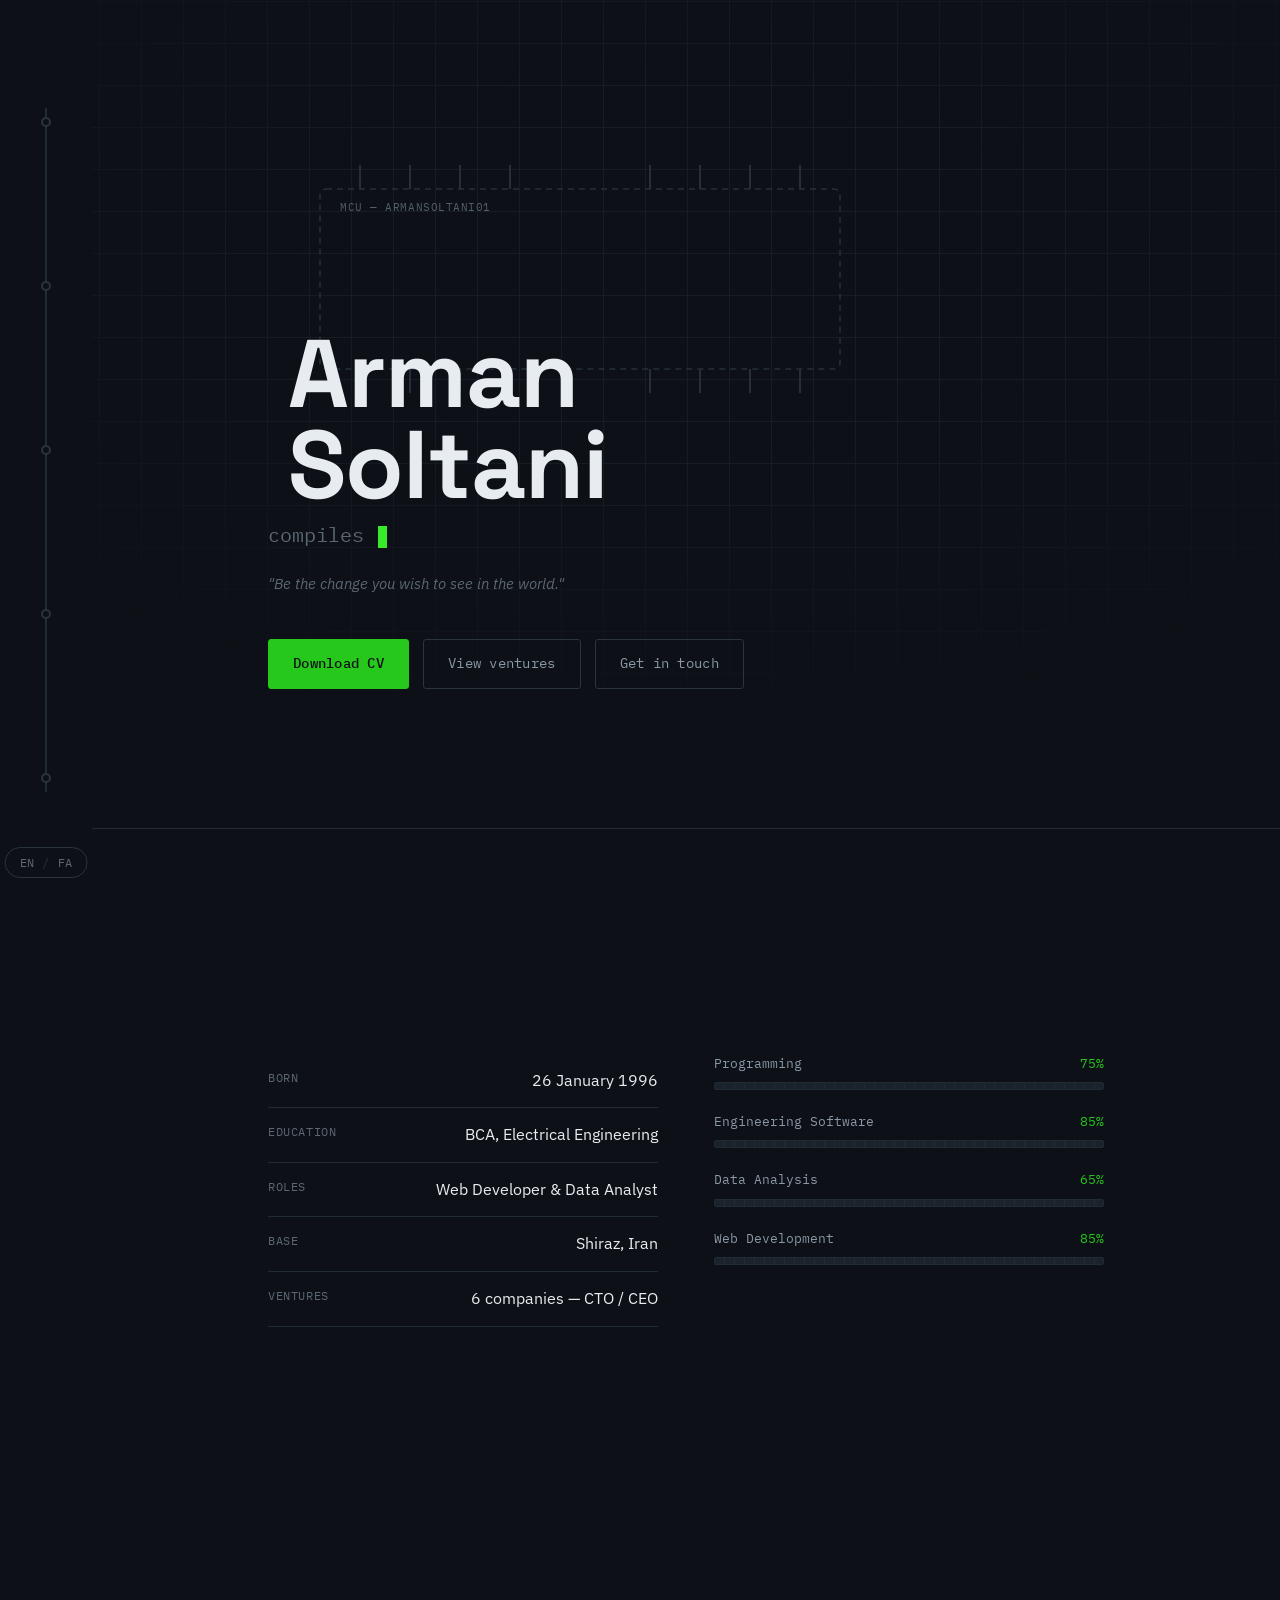
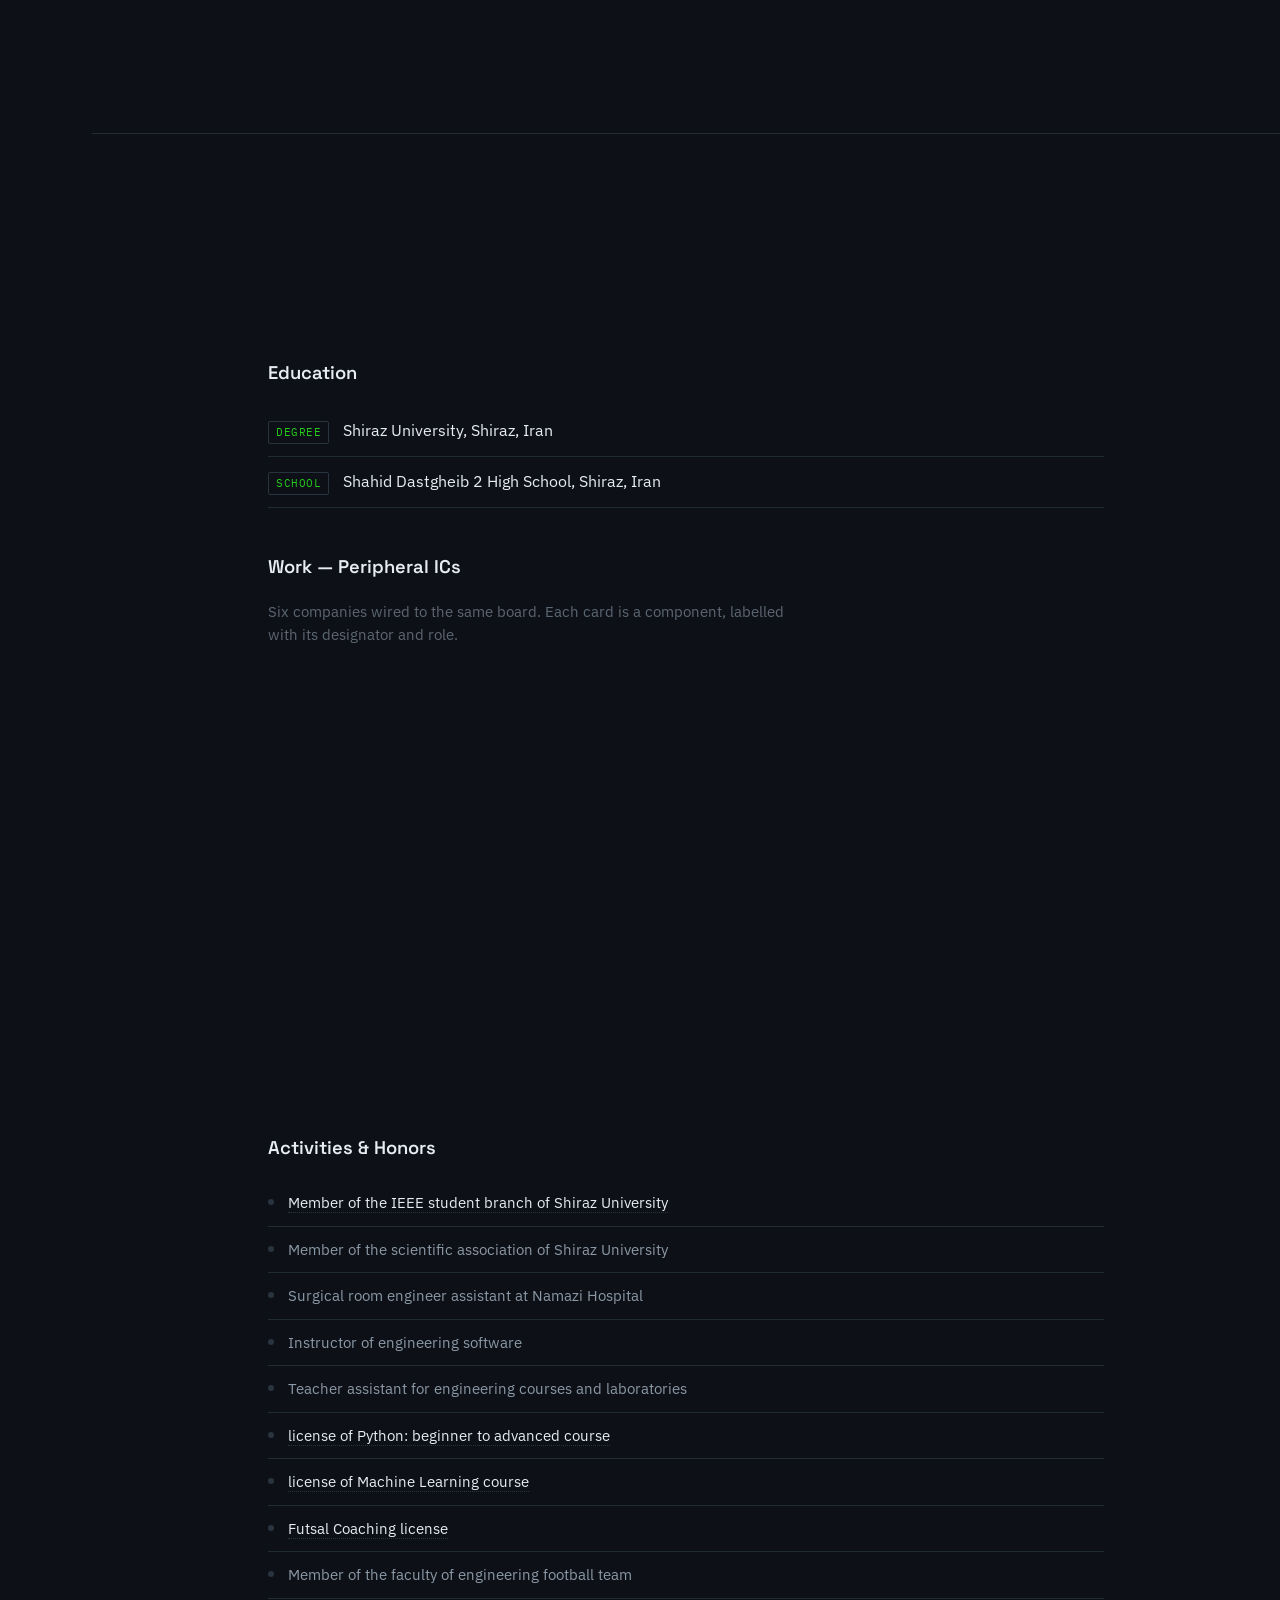
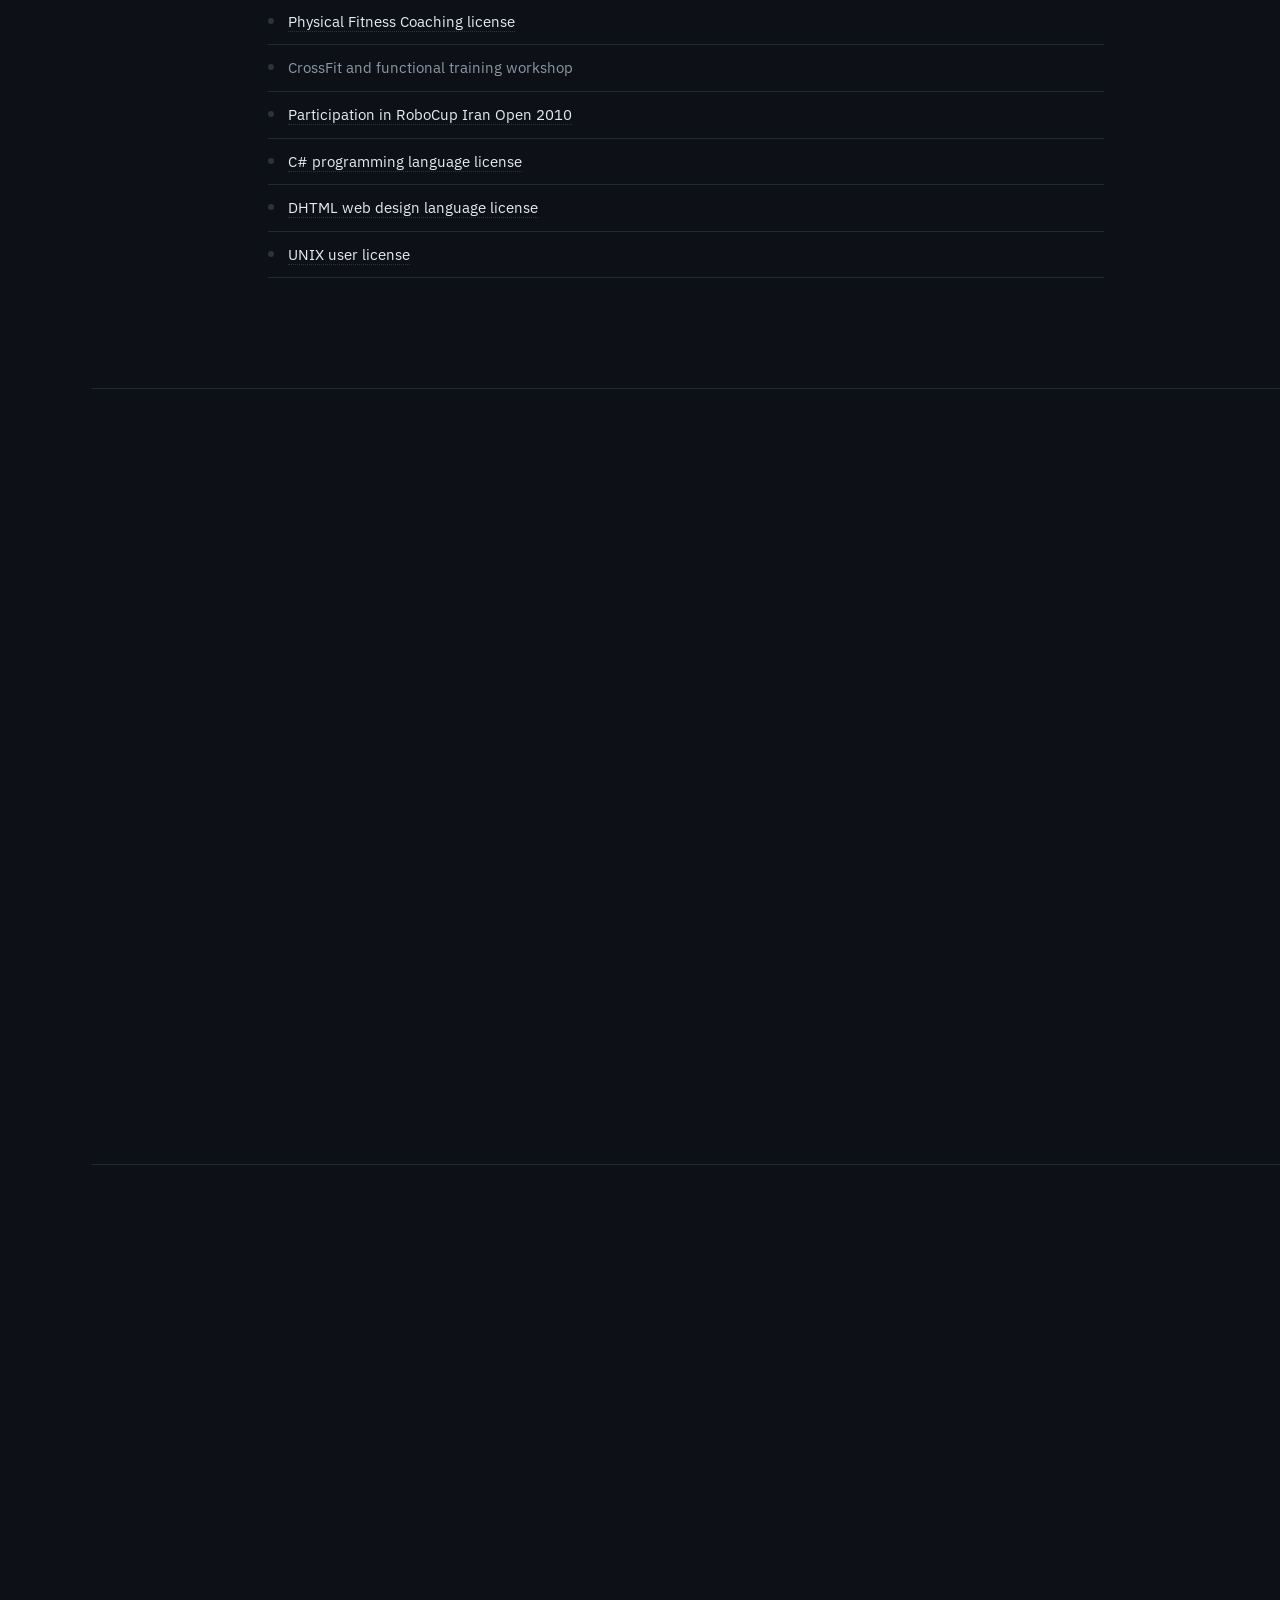
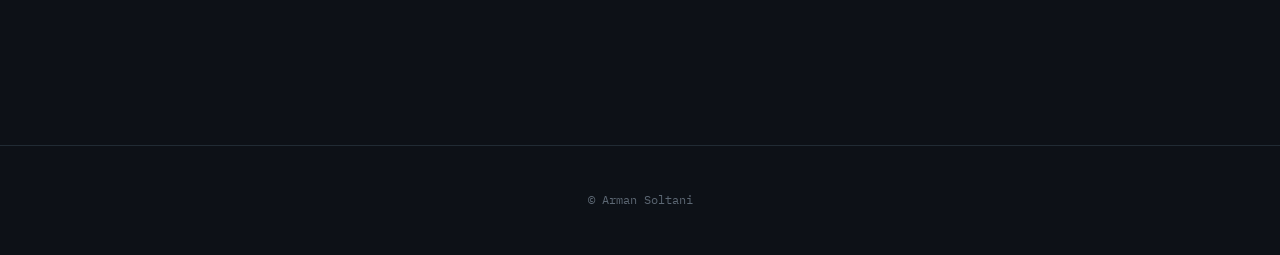
==== index.html @ 7633b4be "Update index.html" ====
<!DOCTYPE html>
<html lang="en">
<head>
<meta charset="UTF-8">
<script>(function(){try{var l=localStorage.getItem("site-lang")||((navigator.language||"").slice(0,2)==="fa"?"fa":"en");if(l==="fa"){document.documentElement.classList.add("lang-fa");document.documentElement.setAttribute("lang","fa");document.documentElement.setAttribute("dir","rtl");}}catch(e){}})();</script>
<meta name="viewport" content="width=device-width, initial-scale=1">
<title>Arman Soltani (آرمان سلطانی) — Electrical Engineer, Web Developer &amp; IT Specialist</title>
<meta name="description" content="Arman Soltani (آرمان سلطانی) is an electrical engineer, web developer, IT specialist and data analyst based in Shiraz, Iran — and founder or CTO of six companies spanning furniture, cosmetics, smart hardware and construction.">
<meta name="robots" content="index, follow, max-image-preview:large">
<meta name="theme-color" content="#0d1117">
<link rel="canonical" href="https://armansoltani.ir/">

<!-- Open Graph -->
<meta property="og:type" content="profile">
<meta property="og:title" content="Arman Soltani (آرمان سلطانی) — Electrical Engineer, Web Developer &amp; IT Specialist">
<meta property="og:description" content="Electrical engineer, web developer, IT specialist and data analyst. Founder / CTO across six companies in furniture, cosmetics, smart hardware and construction.">
<meta property="og:url" content="https://armansoltani.ir/">
<meta property="og:image" content="media/tattoo-r-e.jpg">
<meta property="og:locale" content="en_US">
<meta property="og:locale:alternate" content="fa_IR">

<!-- Twitter -->
<meta name="twitter:card" content="summary">
<meta name="twitter:title" content="Arman Soltani (آرمان سلطانی) — Electrical Engineer, Web Developer &amp; IT Specialist">
<meta name="twitter:description" content="Electrical engineer, web developer, IT specialist and data analyst. Founder / CTO across six companies in furniture, cosmetics, smart hardware and construction.">
<meta name="twitter:image" content="media/tattoo-r-e.jpg">

<meta name="google-site-verification" content="JYGUjDXirtRHjT8ddNB2Ey3xAT3e1QcO-ad1OT19aW8" />

<link rel="icon" type="image/x-icon" href="media/tattoo-r-e.jpg">
<link rel="preconnect" href="https://fonts.googleapis.com">
<link rel="preconnect" href="https://fonts.gstatic.com" crossorigin>
<link href="https://fonts.googleapis.com/css2?family=Space+Grotesk:wght@500;600;700&family=IBM+Plex+Sans:wght@400;500;600&family=IBM+Plex+Mono:wght@400;500&family=Vazirmatn:wght@400;500;600;700&display=swap" rel="stylesheet">
<link rel="stylesheet" href="css/style.css">

<script type="application/ld+json">
{
  "@context": "https://schema.org",
  "@type": "Person",
  "name": "Arman Soltani",
  "alternateName": ["آرمان سلطانی", "Arman Sultani"],
  "description": "Arman Soltani is an electrical engineer, web developer, IT specialist and data analyst based in Shiraz, Iran, and founder or CTO of six companies.",
  "url": "https://armansoltani.ir/",
  "image": "https://armansoltani.ir/media/tattoo-r-e.jpg",
  "jobTitle": ["Electrical Engineer", "Web Developer", "IT Specialist", "Data Analyst", "Entrepreneur"],
  "knowsAbout": ["Electrical Engineering", "Web Development", "Information Technology", "Data Analysis", "Machine Learning", "Business Management"],
  "knowsLanguage": ["en", "fa"],
  "birthDate": "1996-01-26",
  "email": "mailto:arman.soltani.as@gmail.com",
  "telephone": "+989176339195",
  "address": {
    "@type": "PostalAddress",
    "addressLocality": "Shiraz",
    "addressCountry": "IR"
  },
  "alumniOf": {
    "@type": "CollegeOrUniversity",
    "name": "Shiraz University"
  },
  "sameAs": [
    "https://www.instagram.com/arman_sltn",
    "https://telegram.me/soltani_arman",
    "https://www.facebook.com/arman.soltani.564",
    "https://twitter.com/armansoltani11",
    "https://www.linkedin.com/in/arman-soltani"
  ],
  "worksFor": [
    { "@type": "Organization", "name": "Decopart Group", "url": "https://decopart.ir/" },
    { "@type": "Organization", "name": "Fancy Beauty", "url": "https://fancybeauty.ir/" },
    { "@type": "Organization", "name": "Mokosmart", "url": "https://mokosmart.ir/" },
    { "@type": "Organization", "name": "Mokolock", "url": "https://mokolock.com/" },
    { "@type": "Organization", "name": "Radan Window", "url": "https://radanwin.ir/" },
    { "@type": "Organization", "name": "Estehkam Sazan", "url": "https://estehkam.co.com/" }
  ]
}
</script>

<script type="application/ld+json">
{
  "@context": "https://schema.org",
  "@type": "FAQPage",
  "mainEntity": [
    {
      "@type": "Question",
      "name": "Who is Arman Soltani?",
      "acceptedAnswer": {
        "@type": "Answer",
        "text": "Arman Soltani (آرمان سلطانی) is an electrical engineer, web developer, IT specialist and data analyst from Shiraz, Iran, born 26 January 1996, with a BCA in electrical engineering from Shiraz University."
      }
    },
    {
      "@type": "Question",
      "name": "What does Arman Soltani do?",
      "acceptedAnswer": {
        "@type": "Answer",
        "text": "He works as a web developer, IT specialist and data analyst, and leads six companies as founder, CEO or CTO across furniture manufacturing, cosmetics, smart hardware and construction."
      }
    },
    {
      "@type": "Question",
      "name": "Which companies does Arman Soltani lead?",
      "acceptedAnswer": {
        "@type": "Answer",
        "text": "He is Chief Technology Officer of Decopart Group and Chief Executive Officer of Fancy Beauty, Mokosmart, Mokolock, Radan Window and Estehkam Sazan."
      }
    },
    {
      "@type": "Question",
      "name": "Where is Arman Soltani based?",
      "acceptedAnswer": {
        "@type": "Answer",
        "text": "Arman Soltani is based in Shiraz, Iran."
      }
    }
  ]
}
</script>
</head>
<body>


<!-- Mobile scroll-progress rail -->
<div class="mobile-rail" aria-hidden="true"><div class="mobile-rail__fill" id="mobileRailFill"></div></div>

<!-- Mobile top bar -->
<header class="topbar">
  <a href="#home" class="topbar__mark">A.S</a>
  <button class="topbar__toggle" id="menuToggle" aria-label="Toggle navigation menu" aria-expanded="false" aria-controls="mobileMenu">
    <span></span><span></span><span></span>
  </button>
</header>

<!-- Mobile slide-down menu -->
<nav class="mobile-menu" id="mobileMenu" aria-label="Mobile navigation">
  <button class="lang-toggle lang-toggle--mobile" id="langToggleMobile" type="button" aria-label="Switch language / تغییر زبان">
    <span class="mm-idx">--</span>
    <span class="lang-toggle__opt" data-lang="en">EN — English</span>
    <span class="lang-toggle__sep">/</span>
    <span class="lang-toggle__opt" data-lang="fa">FA — فارسی</span>
  </button>
  <a href="#home" data-target="home"><span class="i18n-en">Home</span><span class="i18n-fa" lang="fa">خانه</span></a>
  <a href="#about" data-target="about"><span class="i18n-en">About</span><span class="i18n-fa" lang="fa">درباره</span></a>
  <a href="#resume" data-target="resume"><span class="i18n-en">Resume</span><span class="i18n-fa" lang="fa">رزومه</span></a>
  <a href="#download" data-target="download"><span class="i18n-en">Content</span><span class="i18n-fa" lang="fa">محتوا</span></a>
  <a href="#contact" data-target="contact"><span class="i18n-en">Contact</span><span class="i18n-fa" lang="fa">تماس</span></a>
</nav>

<!-- Desktop circuit-trace side nav -->
<nav class="trace-nav" aria-label="Primary navigation">
  <div class="trace-nav__track">
    <div class="trace-nav__fill" id="traceFill"></div>
  </div>
  <a href="#home" class="trace-node" data-target="home" aria-label="Home">
    <span class="trace-node__dot"></span>
    <span class="trace-node__label"><span class="i18n-en">Home</span><span class="i18n-fa" lang="fa">خانه</span></span>
  </a>
  <a href="#about" class="trace-node" data-target="about" aria-label="About">
    <span class="trace-node__dot"></span>
    <span class="trace-node__label"><span class="i18n-en">About</span><span class="i18n-fa" lang="fa">درباره</span></span>
  </a>
  <a href="#resume" class="trace-node" data-target="resume" aria-label="Resume">
    <span class="trace-node__dot"></span>
    <span class="trace-node__label"><span class="i18n-en">Resume</span><span class="i18n-fa" lang="fa">رزومه</span></span>
  </a>
  <a href="#download" class="trace-node" data-target="download" aria-label="Content">
    <span class="trace-node__dot"></span>
    <span class="trace-node__label"><span class="i18n-en">Content</span><span class="i18n-fa" lang="fa">محتوا</span></span>
  </a>
  <a href="#contact" class="trace-node" data-target="contact" aria-label="Contact">
    <span class="trace-node__dot"></span>
    <span class="trace-node__label"><span class="i18n-en">Contact</span><span class="i18n-fa" lang="fa">تماس</span></span>
  </a>

  <button class="lang-toggle" id="langToggle" type="button" aria-label="Switch language / تغییر زبان">
    <span class="lang-toggle__opt" data-lang="en">EN</span>
    <span class="lang-toggle__sep">/</span>
    <span class="lang-toggle__opt" data-lang="fa">FA</span>
  </button>
</nav>

<main id="main">

  <!-- ============ HERO ============ -->
  <header class="hero" id="home">
    <div class="hero__grid" data-speed="0.15" aria-hidden="true"></div>
    <div class="hero__inner">

      <div class="chip-wrap">
        <svg class="chip-outline" viewBox="0 0 640 240" aria-hidden="true">
          <rect x="60" y="30" width="520" height="180" rx="6" class="chip-body"></rect>
          <text x="80" y="52" class="chip-label">MCU — ARMAN&#8203;SOLTANI&#8203;01</text>
          <!-- top pins -->
          <g class="chip-pins">
            <line x1="100" y1="30" x2="100" y2="6" style="--d:0s"></line>
            <line x1="150" y1="30" x2="150" y2="6" style="--d:.4s"></line>
            <line x1="200" y1="30" x2="200" y2="6" style="--d:.8s"></line>
            <line x1="250" y1="30" x2="250" y2="6" style="--d:1.2s"></line>
            <line x1="390" y1="30" x2="390" y2="6" style="--d:.2s"></line>
            <line x1="440" y1="30" x2="440" y2="6" style="--d:.6s"></line>
            <line x1="490" y1="30" x2="490" y2="6" style="--d:1s"></line>
            <line x1="540" y1="30" x2="540" y2="6" style="--d:1.4s"></line>
            <!-- bottom pins -->
            <line x1="100" y1="210" x2="100" y2="234" style="--d:.3s"></line>
            <line x1="150" y1="210" x2="150" y2="234" style="--d:.7s"></line>
            <line x1="200" y1="210" x2="200" y2="234" style="--d:1.1s"></line>
            <line x1="250" y1="210" x2="250" y2="234" style="--d:1.5s"></line>
            <line x1="390" y1="210" x2="390" y2="234" style="--d:.1s"></line>
            <line x1="440" y1="210" x2="440" y2="234" style="--d:.5s"></line>
            <line x1="490" y1="210" x2="490" y2="234" style="--d:.9s"></line>
            <line x1="540" y1="210" x2="540" y2="234" style="--d:1.3s"></line>
          </g>
        </svg>

        <h1 class="hero__name i18n-en">Arman<br>Soltani</h1>
        <h1 class="hero__name i18n-fa">آرمان سلطانی</h1>
      </div>

      <p class="hero__typewriter">
        <span class="tw-prefix i18n-en">compiles&nbsp;</span><span class="tw-prefix i18n-fa" lang="fa">می‌سازد&nbsp;</span><span id="twText" class="tw-text"></span><span class="tw-cursor" aria-hidden="true"></span>
      </p>

      <p class="hero__quote"><span class="i18n-en">"Be the change you wish to see in the world."</span><span class="i18n-fa" lang="fa">"همان تغییری باش که می‌خواهی در جهان ببینی."</span></p>

      <div class="hero__cta">
        <a class="btn btn--primary" href="document/Arman%20Soltani%20-%20CV.pdf" target="_blank" rel="noopener">
          <span class="i18n-en">Download CV</span><span class="i18n-fa" lang="fa">دانلود رزومه</span>
        </a>
        <a class="btn btn--ghost" href="#resume">
          <span class="i18n-en">View ventures</span><span class="i18n-fa" lang="fa">مشاهده شرکت‌ها</span>
        </a>
        <a class="btn btn--ghost" href="#contact">
          <span class="i18n-en">Get in touch</span><span class="i18n-fa" lang="fa">تماس با من</span>
        </a>
      </div>
    </div>
  </header>

  <!-- ============ ABOUT ============ -->
  <section class="section" id="about" aria-labelledby="about-h">
    <div class="section__inner">
      
      <h2 id="about-h" class="section__title reveal"><span class="i18n-en">About</span><span class="i18n-fa" lang="fa">درباره من</span></h2>

      <div class="datasheet">
        <dl class="spec-list">
          <div class="spec-row"><dt><span class="i18n-en">Born</span><span class="i18n-fa" lang="fa">تاریخ تولد</span></dt><dd><span class="i18n-en">26 January 1996</span><span class="i18n-fa" lang="fa">۲۶ ژانویه ۱۹۹۶</span></dd></div>
          <div class="spec-row"><dt><span class="i18n-en">Education</span><span class="i18n-fa" lang="fa">تحصیلات</span></dt><dd><span class="i18n-en">BCA, Electrical Engineering</span><span class="i18n-fa" lang="fa">کارشناسی مهندسی برق</span></dd></div>
          <div class="spec-row"><dt><span class="i18n-en">Roles</span><span class="i18n-fa" lang="fa">نقش‌ها</span></dt><dd><span class="i18n-en">Web Developer &amp; Data Analyst</span><span class="i18n-fa" lang="fa">توسعه‌دهنده وب و تحلیل‌گر داده</span></dd></div>
          <div class="spec-row"><dt><span class="i18n-en">Base</span><span class="i18n-fa" lang="fa">محل سکونت</span></dt><dd><span class="i18n-en">Shiraz, Iran</span><span class="i18n-fa" lang="fa">شیراز، ایران</span></dd></div>
          <div class="spec-row"><dt><span class="i18n-en">Ventures</span><span class="i18n-fa" lang="fa">کسب‌وکارها</span></dt><dd><span class="i18n-en">6 companies — CTO / CEO</span><span class="i18n-fa" lang="fa">۶ شرکت — مدیر فنی / مدیرعامل</span></dd></div>
        </dl>

        <div class="meters" role="list" aria-label="Skill levels">
          <div class="meter" role="listitem" style="--v:75%">
            <div class="meter__head"><span class="i18n-en">Programming</span><span class="i18n-fa" lang="fa">برنامه‌نویسی</span><span class="meter__value">75%</span></div>
            <div class="meter__track"><div class="meter__fill"></div></div>
          </div>
          <div class="meter" role="listitem" style="--v:85%">
            <div class="meter__head"><span class="i18n-en">Engineering Software</span><span class="i18n-fa" lang="fa">نرم‌افزارهای مهندسی</span><span class="meter__value">85%</span></div>
            <div class="meter__track"><div class="meter__fill"></div></div>
          </div>
          <div class="meter" role="listitem" style="--v:65%">
            <div class="meter__head"><span class="i18n-en">Data Analysis</span><span class="i18n-fa" lang="fa">تحلیل داده</span><span class="meter__value">65%</span></div>
            <div class="meter__track"><div class="meter__fill"></div></div>
          </div>
          <div class="meter" role="listitem" style="--v:85%">
            <div class="meter__head"><span class="i18n-en">Web Development</span><span class="i18n-fa" lang="fa">توسعه وب</span><span class="meter__value">85%</span></div>
            <div class="meter__track"><div class="meter__fill"></div></div>
          </div>
        </div>
      </div>

      <h3 class="subhead reveal"><span class="i18n-en">Quick Facts</span><span class="i18n-fa" lang="fa">نکات کلیدی</span></h3>
      <div class="terminal reveal">
        <div class="terminal__bar"><span></span><span></span><span></span></div>
        <div class="terminal__body">
          <p><span class="t-prompt">Q</span> <span class="i18n-en">Who is Arman Soltani?</span><span class="i18n-fa" lang="fa">آرمان سلطانی کیست؟</span> <span class="t-arrow">→</span> <span class="i18n-en">Electrical engineer, web developer, IT specialist &amp; data analyst.</span><span class="i18n-fa" lang="fa">مهندس برق، توسعه‌دهنده وب، متخصص فناوری اطلاعات و تحلیل‌گر داده.</span></p>
          <p><span class="t-prompt">Q</span> <span class="i18n-en">Based in</span><span class="i18n-fa" lang="fa">محل زندگی</span> <span class="t-arrow">→</span> <span class="i18n-en">Shiraz, Iran.</span><span class="i18n-fa" lang="fa">شیراز، ایران.</span></p>
          <p><span class="t-prompt">Q</span> <span class="i18n-en">Companies led</span><span class="i18n-fa" lang="fa">شرکت‌های تحت مدیریت</span> <span class="t-arrow">→</span> <span class="t-ok">6</span> — Decopart, Fancy Beauty, Mokosmart, Mokolock, Radan Window, Estehkam Sazan.</p>
        </div>
      </div>
    </div>
  </section>

  <!-- ============ RESUME ============ -->
  <section class="section" id="resume" aria-labelledby="resume-h">
    <div class="section__inner">
     
      <h2 id="resume-h" class="section__title reveal"><span class="i18n-en">Resume</span><span class="i18n-fa" lang="fa">رزومه</span></h2>

      <h3 class="subhead"><span class="i18n-en">Education</span><span class="i18n-fa" lang="fa">تحصیلات</span></h3>
      <ul class="edu-list">
        <li><span class="edu-tag"><span class="i18n-en">DEGREE</span><span class="i18n-fa" lang="fa">مدرک</span></span><span class="i18n-en">Shiraz University, Shiraz, Iran</span><span class="i18n-fa" lang="fa">دانشگاه شیراز، شیراز، ایران</span></li>
        <li><span class="edu-tag"><span class="i18n-en">SCHOOL</span><span class="i18n-fa" lang="fa">دبیرستان</span></span><span class="i18n-en">Shahid Dastgheib 2 High School, Shiraz, Iran</span><span class="i18n-fa" lang="fa">دبیرستان شهید دستغیب ۲، شیراز، ایران</span></li>
      </ul>

      <h3 class="subhead"><span class="i18n-en">Work — Peripheral ICs</span><span class="i18n-fa" lang="fa">سوابق کاری — مدارهای جانبی</span></h3>
      <p class="board-note"><span class="i18n-en">Six companies wired to the same board. Each card is a component, labelled with its designator and role.</span><span class="i18n-fa" lang="fa">شش شرکت که به یک برد متصل شده‌اند. هر کارت یک قطعه است که با کد شناسایی و سمت مشخص شده.</span></p>

      <div class="ic-grid">

        <article class="ic-card reveal">
          <span class="ic-card__designator">U1</span>
          <div class="ic-card__logo"><img src="media/Logo Decopart.png" alt="Decopart Group logo" loading="lazy"></div>
          <h4 class="ic-card__name">Decopart Group</h4>
          <p class="ic-card__role"><span class="i18n-en">Chief Technology Officer</span><span class="i18n-fa" lang="fa">مدیر ارشد فناوری</span></p>
          <div class="ic-card__links">
            <a href="https://decopart.ir/" target="_blank" rel="noopener" aria-label="Decopart Group website"><svg viewBox="0 0 24 24" class="ic"><circle cx="12" cy="12" r="9"></circle><path d="M3 12h18M12 3c2.5 3 2.5 15 0 18M12 3c-2.5 3-2.5 15 0 18"></path></svg></a>
            <a href="https://www.instagram.com/decopart.furniture" target="_blank" rel="noopener" aria-label="Decopart Group on Instagram"><svg viewBox="0 0 24 24" class="ic"><rect x="3" y="3" width="18" height="18" rx="5"></rect><circle cx="12" cy="12" r="4"></circle><circle cx="17.2" cy="6.8" r="1"></circle></svg></a>
          </div>
        </article>

        <article class="ic-card reveal">
          <span class="ic-card__designator">U2</span>
          <div class="ic-card__logo"><img src="media/Logo FancyBeauty.PNG" alt="Fancy Beauty logo" loading="lazy"></div>
          <h4 class="ic-card__name">Fancy Beauty</h4>
          <p class="ic-card__role"><span class="i18n-en">Chief Executive Officer</span><span class="i18n-fa" lang="fa">مدیرعامل</span></p>
          <div class="ic-card__links">
            <a href="https://fancybeauty.ir/" target="_blank" rel="noopener" aria-label="Fancy Beauty website"><svg viewBox="0 0 24 24" class="ic"><circle cx="12" cy="12" r="9"></circle><path d="M3 12h18M12 3c2.5 3 2.5 15 0 18M12 3c-2.5 3-2.5 15 0 18"></path></svg></a>
            <a href="https://www.instagram.com/fancy.beauty.ir" target="_blank" rel="noopener" aria-label="Fancy Beauty on Instagram"><svg viewBox="0 0 24 24" class="ic"><rect x="3" y="3" width="18" height="18" rx="5"></rect><circle cx="12" cy="12" r="4"></circle><circle cx="17.2" cy="6.8" r="1"></circle></svg></a>
          </div>
        </article>

        <article class="ic-card reveal">
          <span class="ic-card__designator">U3</span>
          <div class="ic-card__logo"><img src="media/Logo Mokosmart.png" alt="Mokosmart logo" loading="lazy"></div>
          <h4 class="ic-card__name">Mokosmart</h4>
          <p class="ic-card__role"><span class="i18n-en">Chief Executive Officer</span><span class="i18n-fa" lang="fa">مدیرعامل</span></p>
          <div class="ic-card__links">
            <a href="https://mokosmart.ir/" target="_blank" rel="noopener" aria-label="Mokosmart website"><svg viewBox="0 0 24 24" class="ic"><circle cx="12" cy="12" r="9"></circle><path d="M3 12h18M12 3c2.5 3 2.5 15 0 18M12 3c-2.5 3-2.5 15 0 18"></path></svg></a>
            <a href="https://armansoltani.ir/" target="_blank" rel="noopener" aria-label="Mokosmart on Instagram"><svg viewBox="0 0 24 24" class="ic"><rect x="3" y="3" width="18" height="18" rx="5"></rect><circle cx="12" cy="12" r="4"></circle><circle cx="17.2" cy="6.8" r="1"></circle></svg></a>
          </div>
        </article>

        <article class="ic-card reveal">
          <span class="ic-card__designator">U4</span>
          <div class="ic-card__logo"><img src="media/Logo Mokolock.png" alt="Mokolock logo" loading="lazy"></div>
          <h4 class="ic-card__name">Mokolock</h4>
          <p class="ic-card__role"><span class="i18n-en">Chief Executive Officer</span><span class="i18n-fa" lang="fa">مدیرعامل</span></p>
          <div class="ic-card__links">
            <a href="https://mokolock.com/" target="_blank" rel="noopener" aria-label="Mokolock website"><svg viewBox="0 0 24 24" class="ic"><circle cx="12" cy="12" r="9"></circle><path d="M3 12h18M12 3c2.5 3 2.5 15 0 18M12 3c-2.5 3-2.5 15 0 18"></path></svg></a>
            <a href="https://armansoltani.ir/" target="_blank" rel="noopener" aria-label="Mokolock on Instagram"><svg viewBox="0 0 24 24" class="ic"><rect x="3" y="3" width="18" height="18" rx="5"></rect><circle cx="12" cy="12" r="4"></circle><circle cx="17.2" cy="6.8" r="1"></circle></svg></a>
          </div>
        </article>

        <article class="ic-card reveal">
          <span class="ic-card__designator">U5</span>
          <div class="ic-card__logo"><img src="media/Logo RadanWin.png" alt="Radan Window logo" loading="lazy"></div>
          <h4 class="ic-card__name">Radan Window</h4>
          <p class="ic-card__role"><span class="i18n-en">Chief Executive Officer</span><span class="i18n-fa" lang="fa">مدیرعامل</span></p>
          <div class="ic-card__links">
            <a href="https://radanwin.ir/" target="_blank" rel="noopener" aria-label="Radan Window website"><svg viewBox="0 0 24 24" class="ic"><circle cx="12" cy="12" r="9"></circle><path d="M3 12h18M12 3c2.5 3 2.5 15 0 18M12 3c-2.5 3-2.5 15 0 18"></path></svg></a>
            <a href="https://www.instagram.com/radanwin.co" target="_blank" rel="noopener" aria-label="Radan Window on Instagram"><svg viewBox="0 0 24 24" class="ic"><rect x="3" y="3" width="18" height="18" rx="5"></rect><circle cx="12" cy="12" r="4"></circle><circle cx="17.2" cy="6.8" r="1"></circle></svg></a>
          </div>
        </article>

        <article class="ic-card reveal">
          <span class="ic-card__designator">U6</span>
          <div class="ic-card__logo"><img src="media/Logo Estehkam.png" alt="Estehkam Sazan logo" loading="lazy"></div>
          <h4 class="ic-card__name">Estehkam Sazan</h4>
          <p class="ic-card__role"><span class="i18n-en">Chief Executive Officer</span><span class="i18n-fa" lang="fa">مدیرعامل</span></p>
          <div class="ic-card__links">
            <a href="https://estehkam.co.com/" target="_blank" rel="noopener" aria-label="Estehkam Sazan website"><svg viewBox="0 0 24 24" class="ic"><circle cx="12" cy="12" r="9"></circle><path d="M3 12h18M12 3c2.5 3 2.5 15 0 18M12 3c-2.5 3-2.5 15 0 18"></path></svg></a>
            <a href="https://www.instagram.com/estehkamsazan.co" target="_blank" rel="noopener" aria-label="Estehkam Sazan on Instagram"><svg viewBox="0 0 24 24" class="ic"><rect x="3" y="3" width="18" height="18" rx="5"></rect><circle cx="12" cy="12" r="4"></circle><circle cx="17.2" cy="6.8" r="1"></circle></svg></a>
          </div>
        </article>

      </div>

      <h3 class="subhead"><span class="i18n-en">Activities &amp; Honors</span><span class="i18n-fa" lang="fa">فعالیت‌ها و افتخارات</span></h3>
      <ul class="honors-list">
        <li><a href="document/IEEE_membership_Certification_Arman_Soltani.jpg" target="_blank" rel="noopener"><span class="i18n-en">Member of the IEEE student branch of Shiraz University</span><span class="i18n-fa" lang="fa">عضو شاخه دانشجویی IEEE دانشگاه شیراز</span></a></li>
        <li><span class="i18n-en">Member of the scientific association of Shiraz University</span><span class="i18n-fa" lang="fa">عضو انجمن علمی دانشگاه شیراز</span></li>
        <li><span class="i18n-en">Surgical room engineer assistant at Namazi Hospital</span><span class="i18n-fa" lang="fa">دستیار مهندس اتاق عمل در بیمارستان نمازی</span></li>
        <li><span class="i18n-en">Instructor of engineering software</span><span class="i18n-fa" lang="fa">مدرس نرم‌افزارهای مهندسی</span></li>
        <li><span class="i18n-en">Teacher assistant for engineering courses and laboratories</span><span class="i18n-fa" lang="fa">دستیار آموزشی دروس و آزمایشگاه‌های مهندسی</span></li>
        <li><a href="https://www.udemy.com/certificate/UC-5ZIXCLGM/" target="_blank" rel="noopener"><span class="i18n-en">license of Python: beginner to advanced course</span><span class="i18n-fa" lang="fa"> گواهی دوره پایتون: مقدماتی تا پیشرفته</span></a></li>
        <li><a href="https://coursera.org/share/768e6d184216205c8d2b2932f0c5ef77" target="_blank" rel="noopener"><span class="i18n-en">license of Machine Learning course</span><span class="i18n-fa" lang="fa"> گواهی دوره یادگیری ماشین</span></a></li>
        <li><a href="document/Futsal Coach Arman Soltani.pdf" target="_blank" rel="noopener"><span class="i18n-en">Futsal Coaching license</span><span class="i18n-fa" lang="fa"> مربی‌ فوتسال</span></a></li>
        <li><span class="i18n-en">Member of the faculty of engineering football team</span><span class="i18n-fa" lang="fa">عضو تیم فوتبال دانشکده مهندسی</span></li>
        <li><a href="document/Physical_Fitness_Certification_Arman_Soltani.jpg" target="_blank" rel="noopener"><span class="i18n-en">Physical Fitness Coaching license</span><span class="i18n-fa" lang="fa"> مربی‌ آمادگی جسمانی</span></a></li>
        <li><span class="i18n-en">CrossFit and functional training workshop</span><span class="i18n-fa" lang="fa">کارگاه کراس‌فیت و تمرینات فانکشنال</span></li>
        <li><a href="document/Robocup_2010_Certificate_of_Participation_Arman_Soltani.jpg" target="_blank" rel="noopener"><span class="i18n-en">Participation in RoboCup Iran Open 2010</span><span class="i18n-fa" lang="fa">شرکت در مسابقات روبوکاپ ایران اوپن ۲۰۱۰</span></a></li>
        <li><a href="document/C%23_Certification_Arman_Soltani.pdf" target="_blank" rel="noopener"><span class="i18n-en">C# programming language license</span><span class="i18n-fa" lang="fa">مدرک زبان برنامه‌نویسی سی‌شارپ</span></a></li>
        <li><a href="document/DHTML_Certification_Arman_Soltani.pdf" target="_blank" rel="noopener"><span class="i18n-en">DHTML web design language license</span><span class="i18n-fa" lang="fa">مدرک زبان طراحی وب DHTML</span></a></li>
        <li><a href="document/UNIX_Certification_Arman_Soltani.pdf" target="_blank" rel="noopener"><span class="i18n-en">UNIX user license</span><span class="i18n-fa" lang="fa">مدرک کاربری یونیکس</span></a></li>
      </ul>
    </div>
  </section>

  <!-- ============ CONTENT / DOWNLOADS ============ -->
  <section class="section" id="download" aria-labelledby="download-h">
    <div class="section__inner">
      
      <h2 id="download-h" class="section__title reveal"><span class="i18n-en">Content</span><span class="i18n-fa" lang="fa">محتوا</span></h2>

      <div class="resource-list">
        <a class="resource reveal" href="competition.html">
          <span class="resource__icon"><svg viewBox="0 0 24 24" class="ic"><path d="M8 4h8v5a4 4 0 01-8 0V4z"></path><path d="M8 5H4v2a4 4 0 004 4M16 5h4v2a4 4 0 01-4 4"></path><path d="M12 13v4M9 21h6M10 17h4v4h-4z"></path></svg></span>
          <span class="resource__text">
            <span class="resource__title"><span class="i18n-en">Competition Information</span><span class="i18n-fa" lang="fa">اطلاعات مسابقات</span></span>
            <span class="resource__meta"><span class="i18n-en">Groups, standings & fixtures</span><span class="i18n-fa" lang="fa">جدول گروه‌ها و برنامه بازی‌ها</span></span>
          </span>
          <span class="resource__go">↗</span>
        </a>
        <a class="resource reveal" href="document/Arman%20Soltani%20-%20CV.pdf" target="_blank" rel="noopener">
          <span class="resource__icon"><svg viewBox="0 0 24 24" class="ic"><path d="M6 2h9l5 5v15H6z"></path><path d="M15 2v5h5"></path></svg></span>
          <span class="resource__text">
            <span class="resource__title"><span class="i18n-en">Download my CV</span><span class="i18n-fa" lang="fa">دانلود رزومه من</span></span>
            <span class="resource__meta">PDF</span>
          </span>
          <span class="resource__go">↗</span>
        </a>
        <a class="resource reveal" href="https://www.py4e.com/lessons" target="_blank" rel="noopener">
          <span class="resource__icon"><svg viewBox="0 0 24 24" class="ic"><path d="M10 14a5 5 0 007 0l3-3a5 5 0 00-7-7l-1.5 1.5"></path><path d="M14 10a5 5 0 00-7 0l-3 3a5 5 0 007 7l1.5-1.5"></path></svg></span>
          <span class="resource__text">
            <span class="resource__title"><span class="i18n-en">Python introduction</span><span class="i18n-fa" lang="fa">آموزش مقدماتی پایتون</span></span>
            <span class="resource__meta"><span class="i18n-en">External course</span><span class="i18n-fa" lang="fa">دوره خارجی</span></span>
          </span>
          <span class="resource__go">↗</span>
        </a>
        <a class="resource reveal" href="content/crypto%20by%20Arman.pdf" target="_blank" rel="noopener">
          <span class="resource__icon"><svg viewBox="0 0 24 24" class="ic"><path d="M6 2h9l5 5v15H6z"></path><path d="M15 2v5h5"></path></svg></span>
          <span class="resource__text">
            <span class="resource__title"><span class="i18n-en">Cryptocurrencies introduction</span><span class="i18n-fa" lang="fa">آشنایی با ارزهای دیجیتال</span></span>
            <span class="resource__meta">PDF</span>
          </span>
          <span class="resource__go">↗</span>
        </a>
        <a class="resource reveal" href="https://kohanfx.com/category/learning/" target="_blank" rel="noopener">
          <span class="resource__icon"><svg viewBox="0 0 24 24" class="ic"><path d="M10 14a5 5 0 007 0l3-3a5 5 0 00-7-7l-1.5 1.5"></path><path d="M14 10a5 5 0 00-7 0l-3 3a5 5 0 007 7l1.5-1.5"></path></svg></span>
          <span class="resource__text">
            <span class="resource__title"><span class="i18n-en">Trading courses</span><span class="i18n-fa" lang="fa">دوره‌های ترید</span></span>
            <span class="resource__meta"><span class="i18n-en">External resource</span><span class="i18n-fa" lang="fa">منبع خارجی</span></span>
          </span>
          <span class="resource__go">↗</span>
        </a>
      </div>
    </div>
  </section>

  <!-- ============ CONTACT ============ -->
  <section class="section" id="contact" aria-labelledby="contact-h">
    <div class="section__inner">
      
      <h2 id="contact-h" class="section__title reveal"><span class="i18n-en">Contact</span><span class="i18n-fa" lang="fa">تماس</span></h2>

      <div class="terminal reveal">
        <div class="terminal__bar"><span></span><span></span><span></span></div>
        <div class="terminal__body">
          <p><span class="t-prompt">$</span> <span class="i18n-en">phone</span><span class="i18n-fa" lang="fa">تلفن</span> <span class="t-arrow">→</span> <a href="tel:+989176339195">+98 917 633 9195</a></p>
          <p><span class="t-prompt">$</span> <span class="i18n-en">email</span><span class="i18n-fa" lang="fa">ایمیل</span> <span class="t-arrow">→</span> <a href="mailto:arman.soltani.as@gmail.com">arman.soltani.as@gmail.com</a></p>
          <p><span class="t-prompt">$</span> <span class="i18n-en">status</span><span class="i18n-fa" lang="fa">وضعیت</span> <span class="t-arrow">→</span> <span class="t-ok"><span class="i18n-en">open to new connections</span><span class="i18n-fa" lang="fa">آماده ارتباط با افراد جدید</span></span></p>
        </div>
      </div>

      <div class="social-row reveal" aria-label="Social links">
        <a href="mailto:arman.soltani.as@gmail.com" aria-label="Email"><svg viewBox="0 0 24 24" class="ic"><rect x="2" y="4" width="20" height="16" rx="2"></rect><path d="M2 6l10 7 10-7"></path></svg></a>
        <a href="https://wa.me/+989176339195" target="_blank" rel="noopener" aria-label="WhatsApp"><svg viewBox="0 0 24 24" class="ic"><path d="M20 12a8 8 0 11-3.6-6.7M20 12l-1 5-5 1"></path><path d="M8.5 8.5c.5 3 3 5.5 6 6"></path></svg></a>
        <a href="https://www.instagram.com/arman_sltn" target="_blank" rel="noopener" aria-label="Instagram"><svg viewBox="0 0 24 24" class="ic"><rect x="3" y="3" width="18" height="18" rx="5"></rect><circle cx="12" cy="12" r="4"></circle><circle cx="17.2" cy="6.8" r="1"></circle></svg></a>
        <a href="https://telegram.me/soltani_arman" target="_blank" rel="noopener" aria-label="Telegram"><svg viewBox="0 0 24 24" class="ic"><path d="M21 4L3 11l6 2.5M21 4l-4 17-8-6.5M21 4L9 13.5"></path></svg></a>
        <a href="https://www.facebook.com/arman.soltani.564" target="_blank" rel="noopener" aria-label="Facebook"><svg viewBox="0 0 24 24" class="ic"><path d="M14 9h3V5h-3a4 4 0 00-4 4v3H7v4h3v6h4v-6h3l1-4h-4V9a1 1 0 011-1z"></path></svg></a>
        <a href="https://twitter.com/armansoltani11" target="_blank" rel="noopener" aria-label="Twitter / X"><svg viewBox="0 0 24 24" class="ic"><path d="M4 4l7 9-7 7M20 4l-7 9 7 7M4 4h5l11 16h-5z"></path></svg></a>
        <a href="https://www.linkedin.com/in/arman-soltani" target="_blank" rel="noopener" aria-label="LinkedIn"><svg viewBox="0 0 24 24" class="ic"><rect x="3" y="3" width="18" height="18" rx="2"></rect><path d="M7 10v7M7 7v.01M11 17v-4.5a2.5 2.5 0 015 0V17M11 10v7"></path></svg></a>
      </div>
    </div>
  </section>

</main>

<footer class="site-footer">
  <p>&copy; <span id="year"></span> <span class="i18n-en">Arman Soltani </span><span class="i18n-fa" lang="fa">آرمان سلطانی </span></p>
</footer>

<script src="js/main.js"></script>
</body>
</html>
---- css/style.css ----
/* =========================================================
   ARMAN SOLTANI — SCHEMATIC PORTFOLIO
   Design concept: personal site as a circuit board.
   Arman = the MCU. His companies = peripheral ICs (U1–U6).
   Navigation = a copper trace that charges as you scroll.
   ========================================================= */

:root{
  --bg:            #0d1117;
  --surface:       #131a22;
  --surface-2:     #1a232c;
  --border:        #2a343e;
  --border-soft:   #212b34;

  --text:          #e7ecf1;
  --text-muted:    #8b98a5;
  --text-dim:      #5c6773;

  --copper:        #26c91b;
  --copper-bright: #38eb2a;
  --copper-dim:    rgba(56,235,42,0.16);
  --steel:         #38eb2a;

  --font-display: 'Space Grotesk', system-ui, sans-serif;
  --font-body:    'IBM Plex Sans', system-ui, sans-serif;
  --font-mono:    'IBM Plex Mono', ui-monospace, monospace;
  --font-fa:      'Vazirmatn', 'IBM Plex Sans', system-ui, sans-serif;

  --nav-w: 92px;
  --radius: 3px;
}

*,*::before,*::after{ box-sizing:border-box; }
html{ scroll-behavior:smooth; }
@media (prefers-reduced-motion: reduce){
  html{ scroll-behavior:auto; }
  *,*::before,*::after{ animation-duration:0.001ms !important; animation-iteration-count:1 !important; transition-duration:0.001ms !important; scroll-behavior:auto !important; }
}

body{
  margin:0;
  background:var(--bg);
  color:var(--text);
  font-family:var(--font-body);
  line-height:1.6;
  -webkit-font-smoothing:antialiased;
}

a{ color:inherit; }
img{ max-width:100%; display:block; }
ul{ list-style:none; margin:0; padding:0; }

::selection{ background:var(--copper-dim); color:var(--copper-bright); }

/* =========================================================
   BILINGUAL TOGGLE (EN / FA)
   The nav-fixed elements (trace-nav, decorative hero chip) stay
   physically anchored on the left in both languages; everything
   inside <main> flips to a true right-to-left reading layout.
   ========================================================= */
.i18n-fa{ display:none; }
[lang="fa"]{ font-family:var(--font-fa); }

html.lang-fa .i18n-en{ display:none; }
html.lang-fa .i18n-fa{ display:inline; }

html.lang-fa main{ direction:rtl; }
html.lang-fa .mobile-menu{ direction:rtl; }

/* the fixed chrome (side rail + mobile topbar) stays physically
   anchored regardless of language — force ltr to prevent the
   inherited html[dir=rtl] from reordering/reflowing it */
html.lang-fa .trace-nav,
html.lang-fa .topbar,
html.lang-fa .mobile-rail{ direction:ltr; }

html.lang-fa .spec-row dd{ text-align:end; }
html.lang-fa .honors-list li{ padding-inline-start:20px; padding-left:0; }
html.lang-fa .honors-list li::before{ inset-inline-start:0; left:auto; }
html.lang-fa .ic-card__designator{ inset-inline-end:14px; right:auto; }
html.lang-fa .hero__quote{ max-width:460px; }
html.lang-fa .t-prompt{ margin-inline-end:8px; margin-right:0; }

/* Language toggle button */
.lang-toggle{
  display:flex; align-items:center; gap:6px;
  background:none; border:1px solid var(--border);
  border-radius:20px; padding:6px 12px;
  font-family:var(--font-mono); font-size:.72rem; letter-spacing:.03em;
  color:var(--text-dim); cursor:pointer;
  transition:border-color .2s ease, color .2s ease;
}
.lang-toggle:hover{ border-color:var(--copper); color:var(--text); }
.lang-toggle__sep{ opacity:.4; }
.lang-toggle__opt{ padding:1px 2px; }
.lang-toggle__opt.active{ color:var(--copper-bright); font-weight:500; }

.trace-nav .lang-toggle{
  position:absolute; bottom:22px; left:50%; transform:translateX(-50%);
}

.mobile-menu .lang-toggle--mobile{
  display:flex; width:100%; border:none; border-radius:0;
  padding:16px 22px; justify-content:flex-start;
  border-bottom:1px solid var(--border-soft);
  font-size:.85rem;
}
.mobile-menu .lang-toggle--mobile:hover{ color:var(--text-muted); }

:focus-visible{
  outline:2px solid var(--copper-bright);
  outline-offset:3px;
  border-radius:2px;
}

/* =========================================================
   BACKGROUND GRID TEXTURE (used in hero)
   ========================================================= */
.hero__grid{
  position:absolute; inset:-10% -10%;
  background-image:
    linear-gradient(var(--border-soft) 1px, transparent 1px),
    linear-gradient(90deg, var(--border-soft) 1px, transparent 1px);
  background-size: 42px 42px;
  mask-image: radial-gradient(ellipse 80% 60% at 50% 35%, black 30%, transparent 80%);
  opacity:0.5;
  will-change: transform;
}

/* =========================================================
   AMBIENT BOARD WATERMARK — conceptual artwork, whole page
   ========================================================= */
.board-bg{
  position:fixed; inset:0; z-index:-1;
  overflow:hidden; pointer-events:none;
}
.board-bg svg{ width:100%; height:100%; }
.board-bg__traces path{
  fill:none; stroke:var(--border-soft); stroke-width:1.5;
  opacity:0.55;
}
.board-bg__vias circle{
  fill:var(--bg); stroke:var(--copper); stroke-width:1.4;
  opacity:0.35;
}

/* =========================================================
   SCROLL-REVEAL
   ========================================================= */
.reveal{
  opacity:0;
  transform:translateY(22px);
  transition:opacity .7s cubic-bezier(.16,1,.3,1), transform .7s cubic-bezier(.16,1,.3,1);
}
.reveal.in-view{ opacity:1; transform:translateY(0); }
@media (prefers-reduced-motion: reduce){
  .reveal{ opacity:1; transform:none; transition:none; }
}

/* =========================================================
   MOBILE TOP BAR + PROGRESS RAIL
   ========================================================= */
.mobile-rail{
  position:fixed; top:0; left:0; right:0; height:2px;
  background:var(--border-soft); z-index:60; display:none;
}
.mobile-rail__fill{
  height:100%; width:0%;
  background:var(--copper-bright);
  box-shadow:0 0 8px var(--copper-bright);
  transition:width .08s linear;
}

.topbar{
  display:none;
  position:fixed; top:2px; left:0; right:0; z-index:50;
  align-items:center; justify-content:space-between;
  padding:14px 20px;
  background:rgba(13,17,23,0.85);
  backdrop-filter:blur(8px);
  border-bottom:1px solid var(--border-soft);
}
.topbar__mark{
  font-family:var(--font-mono); font-weight:500; letter-spacing:.05em;
  color:var(--copper-bright); text-decoration:none; font-size:1rem;
}
.topbar__toggle{
  width:32px; height:24px; background:none; border:none; cursor:pointer;
  display:flex; flex-direction:column; justify-content:space-between; padding:2px 0;
}
.topbar__toggle span{
  display:block; height:2px; background:var(--text); border-radius:1px;
  transition:transform .25s ease, opacity .25s ease;
}
body.menu-open .topbar__toggle span:nth-child(1){ transform:translateY(9px) rotate(45deg); }
body.menu-open .topbar__toggle span:nth-child(2){ opacity:0; }
body.menu-open .topbar__toggle span:nth-child(3){ transform:translateY(-9px) rotate(-45deg); }

.mobile-menu{
  display:none;
  position:fixed; top:52px; left:0; right:0; z-index:49;
  background:var(--surface);
  border-bottom:1px solid var(--border);
  flex-direction:column;
  transform:translateY(-8px);
  opacity:0;
  pointer-events:none;
  transition:transform .25s ease, opacity .25s ease;
}
body.menu-open .mobile-menu{
  transform:translateY(0); opacity:1; pointer-events:auto;
}
.mobile-menu a{
  display:flex; align-items:center; gap:12px;
  padding:16px 22px;
  text-decoration:none; color:var(--text-muted);
  font-family:var(--font-mono); font-size:.95rem;
  border-bottom:1px solid var(--border-soft);
}
.mobile-menu a.active{ color:var(--copper-bright); }
.mm-idx{ color:var(--text-dim); font-size:.8rem; }

/* =========================================================
   DESKTOP TRACE NAV (the signature element)
   ========================================================= */
.trace-nav{
  position:fixed; top:0; left:0; bottom:0; width:var(--nav-w);
  display:flex; flex-direction:column; align-items:center;
  justify-content:center; gap:0;
  z-index:50;
  padding:40px 0;
}
.trace-nav__track{
  position:absolute; top:12%; bottom:12%; left:50%;
  width:2px; transform:translateX(-50%);
  background:var(--border-soft);
}
.trace-nav__fill{
  position:absolute; bottom:0; left:0; width:100%;
  background:linear-gradient(var(--copper-bright), var(--copper));
  box-shadow:0 0 10px var(--copper);
  height:0%;
  transition:height .12s linear;
}
.trace-node{
  position:relative; z-index:2;
  display:flex; align-items:center;
  width:100%; padding:0; margin:0;
  text-decoration:none;
  flex:1;
  justify-content:center;
}
.trace-node__dot{
  width:10px; height:10px; border-radius:50%;
  background:var(--bg);
  border:2px solid var(--border);
  transition:border-color .2s ease, background .2s ease, box-shadow .2s ease;
}
.trace-node.active .trace-node__dot,
.trace-node:hover .trace-node__dot{
  border-color:var(--copper-bright);
  background:var(--copper-bright);
  box-shadow:0 0 10px var(--copper-bright);
}
.trace-node__label{
  position:absolute; left:26px; top:50%; transform:translateY(-50%);
  display:flex; align-items:baseline; gap:6px;
  font-family:var(--font-mono); font-size:.72rem; letter-spacing:.04em;
  color:var(--text-dim);
  white-space:nowrap;
  opacity:0; transform:translate(-6px,-50%);
  transition:opacity .2s ease, transform .2s ease;
  pointer-events:none;
}
.trace-node__label em{ font-style:normal; color:var(--copper); }
.trace-node:hover .trace-node__label,
.trace-node.active .trace-node__label{
  opacity:1; transform:translate(0,-50%);
}
.trace-node.active .trace-node__label{ color:var(--text); }

@media (max-width: 860px){
  .trace-nav{ display:none; }
  .topbar{ display:flex; }
  .mobile-menu{ display:flex; }
  .mobile-rail{ display:block; }
}

/* =========================================================
   LAYOUT SHELL
   ========================================================= */
main{ margin-left:var(--nav-w); }
@media (max-width: 860px){
  main{ margin-left:0; padding-top:54px; }
}

.section__inner, .hero__inner{
  max-width:900px;
  margin:0 auto;
  padding:0 32px;
}

/* =========================================================
   HERO
   ========================================================= */
.hero{
  position:relative;
  min-height:92vh;
  display:flex; align-items:center;
  padding:80px 0 60px;
  overflow:hidden;
}
.hero__inner{ position:relative; z-index:1; width:100%; }

.eyebrow{
  font-family:var(--font-mono); font-size:.75rem; letter-spacing:.16em;
  color:var(--copper); margin:0 0 28px;
  text-transform:uppercase;
}

.chip-wrap{ position:relative; margin-bottom:8px; }
.chip-outline{
  width:100%; max-width:640px; height:auto;
  display:block; margin:0 0 -70px -8px;
  opacity:0.9;
}
.chip-body{
  fill:none; stroke:var(--border); stroke-width:1.5;
  stroke-dasharray:6 5;
  animation:current-flow 14s linear infinite;
}
.chip-pins line{
  stroke:var(--border); stroke-width:2;
}
.chip-pins line{
  stroke:var(--border);
  animation:pin-pulse 3.2s ease-in-out infinite;
  animation-delay:var(--d, 0s);
}
@keyframes current-flow{
  to{ stroke-dashoffset:-220; }
}
@keyframes pin-pulse{
  0%, 80%, 100%{ stroke:var(--border); }
  90%{ stroke:var(--copper-bright); }
}
@media (prefers-reduced-motion: reduce){
  .chip-body{ animation:none; }
  .chip-pins line{ animation:none; }
}
.chip-label{
  font-family:var(--font-mono); font-size:11px; fill:var(--text-dim);
  letter-spacing:.05em;
}

.hero__name{
  position:relative; z-index:2;
  font-family:var(--font-display);
  font-weight:700;
  font-size:clamp(3rem, 9vw, 6rem);
  line-height:0.95;
  letter-spacing:-0.01em;
  margin:0 0 4px;
  padding-left:20px;
}
.hero__name-fa{
  position:relative; z-index:2;
  font-family:var(--font-body);
  font-size:1.2rem;
  color:var(--text-dim);
  margin:0 0 28px;
  padding-left:20px;
}

.hero__typewriter{
  font-family:var(--font-mono);
  font-size:clamp(1rem, 2vw, 1.25rem);
  color:var(--text-muted);
  margin:0 0 20px;
  display:flex; align-items:center;
}
.tw-prefix{ color:var(--text-dim); }
.tw-text{ color:var(--copper-bright); }
.tw-cursor{
  display:inline-block; width:9px; height:1.1em; margin-left:2px;
  background:var(--copper-bright);
  animation:blink 1s step-end infinite;
  transform:translateY(2px);
}
@keyframes blink{ 50%{ opacity:0; } }

.hero__quote{
  font-family:var(--font-body); font-style:italic;
  color:var(--text-dim); font-size:.95rem;
  margin:0 0 44px;
  max-width:420px;
}

.hero__cta{ display:flex; flex-wrap:wrap; gap:14px; }

/* =========================================================
   BUTTONS
   ========================================================= */
.btn{
  display:inline-flex; align-items:center; justify-content:center;
  padding:13px 24px;
  font-family:var(--font-mono); font-size:.85rem; letter-spacing:.02em;
  text-decoration:none;
  border-radius:var(--radius);
  border:1px solid transparent;
  transition:transform .15s ease, border-color .2s ease, background .2s ease, color .2s ease;
}
.btn:hover{ transform:translateY(-2px); }
.btn--primary{
  background:var(--copper); color:#0d1117; font-weight:500;
  border-color:var(--copper);
}
.btn--primary:hover{ background:var(--copper-bright); border-color:var(--copper-bright); }
.btn--ghost{
  background:transparent; color:var(--text-muted);
  border-color:var(--border);
}
.btn--ghost:hover{ color:var(--text); border-color:var(--copper); }

/* =========================================================
   SECTIONS (shared)
   ========================================================= */
.section{ padding:110px 0; border-top:1px solid var(--border-soft); }
.section__eyebrow{
  font-family:var(--font-mono); font-size:.72rem; letter-spacing:.14em;
  color:var(--text-dim); margin:0 0 10px; text-transform:uppercase;
}
.section__title{
  font-family:var(--font-display); font-weight:600;
  font-size:clamp(1.9rem, 4vw, 2.6rem);
  margin:0 0 48px;
}
.subhead{
  font-family:var(--font-display); font-weight:600; font-size:1.15rem;
  color:var(--text); margin:44px 0 18px;
}
.subhead:first-of-type{ margin-top:0; }

/* =========================================================
   ABOUT — datasheet
   ========================================================= */
.datasheet{
  display:grid; grid-template-columns:1fr 1fr; gap:56px;
}
@media (max-width:700px){ .datasheet{ grid-template-columns:1fr; gap:40px; } }

.spec-list{ margin:0; }
.spec-row{
  display:flex; justify-content:space-between; gap:16px;
  padding:14px 0; border-bottom:1px solid var(--border-soft);
}
.spec-row dt{
  font-family:var(--font-mono); font-size:.78rem; letter-spacing:.05em;
  color:var(--text-dim); text-transform:uppercase;
}
.spec-row dd{ margin:0; color:var(--text); text-align:right; }

.meters{ display:flex; flex-direction:column; gap:22px; }
.meter__head{
  display:flex; justify-content:space-between;
  font-family:var(--font-mono); font-size:.8rem;
  color:var(--text-muted); margin-bottom:8px;
}
.meter__value{ color:var(--copper); }
.meter__track{
  height:8px; background:var(--surface-2); border:1px solid var(--border-soft);
  border-radius:2px; overflow:hidden;
  background-image:repeating-linear-gradient(90deg, transparent, transparent 9px, var(--border-soft) 9px, var(--border-soft) 10px);
}
.meter__fill{
  height:100%; width:0;
  background:linear-gradient(90deg, var(--copper), var(--copper-bright));
  box-shadow:0 0 6px var(--copper-dim);
  transition:width 1.1s cubic-bezier(.16,1,.3,1);
}
.meter.in-view .meter__fill{ width:var(--v); }

/* =========================================================
   RESUME — education / IC grid / honors
   ========================================================= */
.edu-list{ margin-bottom:8px; }
.edu-list li{
  display:flex; align-items:baseline; gap:14px;
  padding:12px 0; border-bottom:1px solid var(--border-soft);
  color:var(--text);
}
.edu-tag{
  font-family:var(--font-mono); font-size:.68rem; letter-spacing:.05em;
  color:var(--copper); border:1px solid var(--border);
  padding:2px 7px; border-radius:2px; flex-shrink:0;
}

.board-note{ color:var(--text-dim); font-size:.92rem; margin:0 0 28px; max-width:520px; }

.ic-grid{
  display:grid; grid-template-columns:repeat(3, 1fr); gap:18px;
  margin-bottom:16px;
}
@media (max-width:760px){ .ic-grid{ grid-template-columns:repeat(2,1fr); } }
@media (max-width:520px){ .ic-grid{ grid-template-columns:1fr; } }

.ic-card{
  position:relative;
  background:var(--surface);
  border:1px solid var(--border);
  border-radius:var(--radius);
  padding:22px 18px 18px;
  overflow:hidden;
  transform:perspective(800px) rotateX(var(--rx,0)) rotateY(var(--ry,0)) translateY(var(--ty,0));
  transition:transform .25s ease, border-color .2s ease, box-shadow .2s ease;
}
.ic-card::before{
  content:"";
  position:absolute; top:-1px; left:14px; right:14px; height:4px;
  background-image:repeating-linear-gradient(90deg, var(--border) 0 3px, transparent 3px 9px);
  z-index:1;
}
.ic-card::after{
  content:"";
  position:absolute; inset:0;
  background:radial-gradient(220px circle at var(--mx,50%) var(--my,50%), var(--copper-dim), transparent 70%);
  opacity:0; transition:opacity .3s ease;
  pointer-events:none;
}
.ic-card:hover{
  --ty:-4px;
  border-color:var(--copper);
  box-shadow:0 10px 30px -12px rgba(204,139,76,0.25);
}
.ic-card:hover::after{ opacity:1; }
@media (prefers-reduced-motion: reduce){
  .ic-card{ transform:none !important; }
}
.ic-card__designator{
  position:absolute; top:14px; right:14px;
  font-family:var(--font-mono); font-size:.7rem; color:var(--text-dim);
  border:1px solid var(--border-soft); padding:1px 6px; border-radius:2px;
}
.ic-card__logo{
  width:44px; height:44px; border-radius:6px;
  background:var(--surface-2); border:1px solid var(--border-soft);
  display:flex; align-items:center; justify-content:center;
  overflow:hidden; margin-bottom:14px;
}
.ic-card__logo img{ width:100%; height:100%; object-fit:contain; }
.ic-card__name{ font-family:var(--font-display); font-size:1.02rem; margin:0 0 4px; }
.ic-card__role{ color:var(--text-dim); font-size:.85rem; margin:0 0 16px; }
.ic-card__links{ display:flex; gap:10px; }
.ic-card__links a{
  width:30px; height:30px; border-radius:50%;
  border:1px solid var(--border-soft);
  display:flex; align-items:center; justify-content:center;
  color:var(--text-muted); text-decoration:none;
  transition:border-color .2s ease, color .2s ease;
}
.ic-card__links a:hover{ border-color:var(--copper); color:var(--copper-bright); }

.honors-list li{
  position:relative;
  padding:11px 0 11px 20px;
  border-bottom:1px solid var(--border-soft);
  color:var(--text-muted); font-size:.92rem;
}
.honors-list li::before{
  content:""; position:absolute; left:0; top:19px;
  width:6px; height:6px; border-radius:50%;
  background:var(--border);
}
.honors-list li a{ color:var(--text); text-decoration:none; border-bottom:1px dotted var(--border); }
.honors-list li a:hover{ color:var(--copper-bright); border-color:var(--copper); }

/* =========================================================
   CONTENT — resource list
   ========================================================= */
.resource-list{ display:flex; flex-direction:column; gap:10px; }
.resource{
  display:flex; align-items:center; gap:16px;
  padding:16px 18px;
  background:var(--surface);
  border:1px solid var(--border-soft);
  border-radius:var(--radius);
  text-decoration:none; color:var(--text);
  transition:border-color .2s ease, transform .2s ease;
}
.resource:hover{ border-color:var(--copper); transform:translateX(4px); }
.resource__icon{
  width:34px; height:34px; flex-shrink:0; border-radius:6px;
  background:var(--surface-2); display:flex; align-items:center; justify-content:center;
  color:var(--copper);
}
.resource__text{ display:flex; flex-direction:column; gap:2px; flex:1; }
.resource__title{ font-weight:500; }
.resource__meta{ font-family:var(--font-mono); font-size:.72rem; color:var(--text-dim); }
.resource__go{ color:var(--text-dim); font-family:var(--font-mono); }

/* =========================================================
   CONTACT
   ========================================================= */
.terminal{
  background:var(--surface);
  border:1px solid var(--border-soft);
  border-radius:6px;
  overflow:hidden;
  margin-bottom:36px;
  max-width:560px;
}
.terminal__bar{
  display:flex; gap:6px; padding:12px 14px;
  background:var(--surface-2); border-bottom:1px solid var(--border-soft);
}
.terminal__bar span{
  width:9px; height:9px; border-radius:50%; background:var(--border);
}
.terminal__body{ padding:20px 22px; font-family:var(--font-mono); font-size:.88rem; }
.terminal__body p{ margin:0 0 12px; color:var(--text-muted); }
.terminal__body p:last-child{ margin-bottom:0; }
.terminal__body a{ color:var(--steel); text-decoration:none; }
.terminal__body a:hover{ text-decoration:underline; }
.t-prompt{ color:var(--copper); margin-right:8px; }
.t-arrow{ color:var(--text-dim); margin:0 6px; }
.t-ok{ color:#7fbf7f; }

.social-row{ display:flex; flex-wrap:wrap; gap:12px; }
.social-row a{
  width:42px; height:42px; border-radius:8px;
  border:1px solid var(--border-soft);
  display:flex; align-items:center; justify-content:center;
  color:var(--text-muted); text-decoration:none;
  transition:border-color .2s ease, color .2s ease, transform .2s ease;
}
.social-row a:hover{ border-color:var(--copper); color:var(--copper-bright); transform:translateY(-3px); }

.ic{ width:18px; height:18px; fill:none; stroke:currentColor; stroke-width:1.6; stroke-linecap:round; stroke-linejoin:round; }
.ic-card__links .ic, .resource__icon .ic{ width:15px; height:15px; }

/* =========================================================
   FOOTER
   ========================================================= */
.site-footer{
  border-top:1px solid var(--border-soft);
  padding:32px;
  text-align:center;
  font-family:var(--font-mono); font-size:.78rem;
  color:var(--text-dim);
}
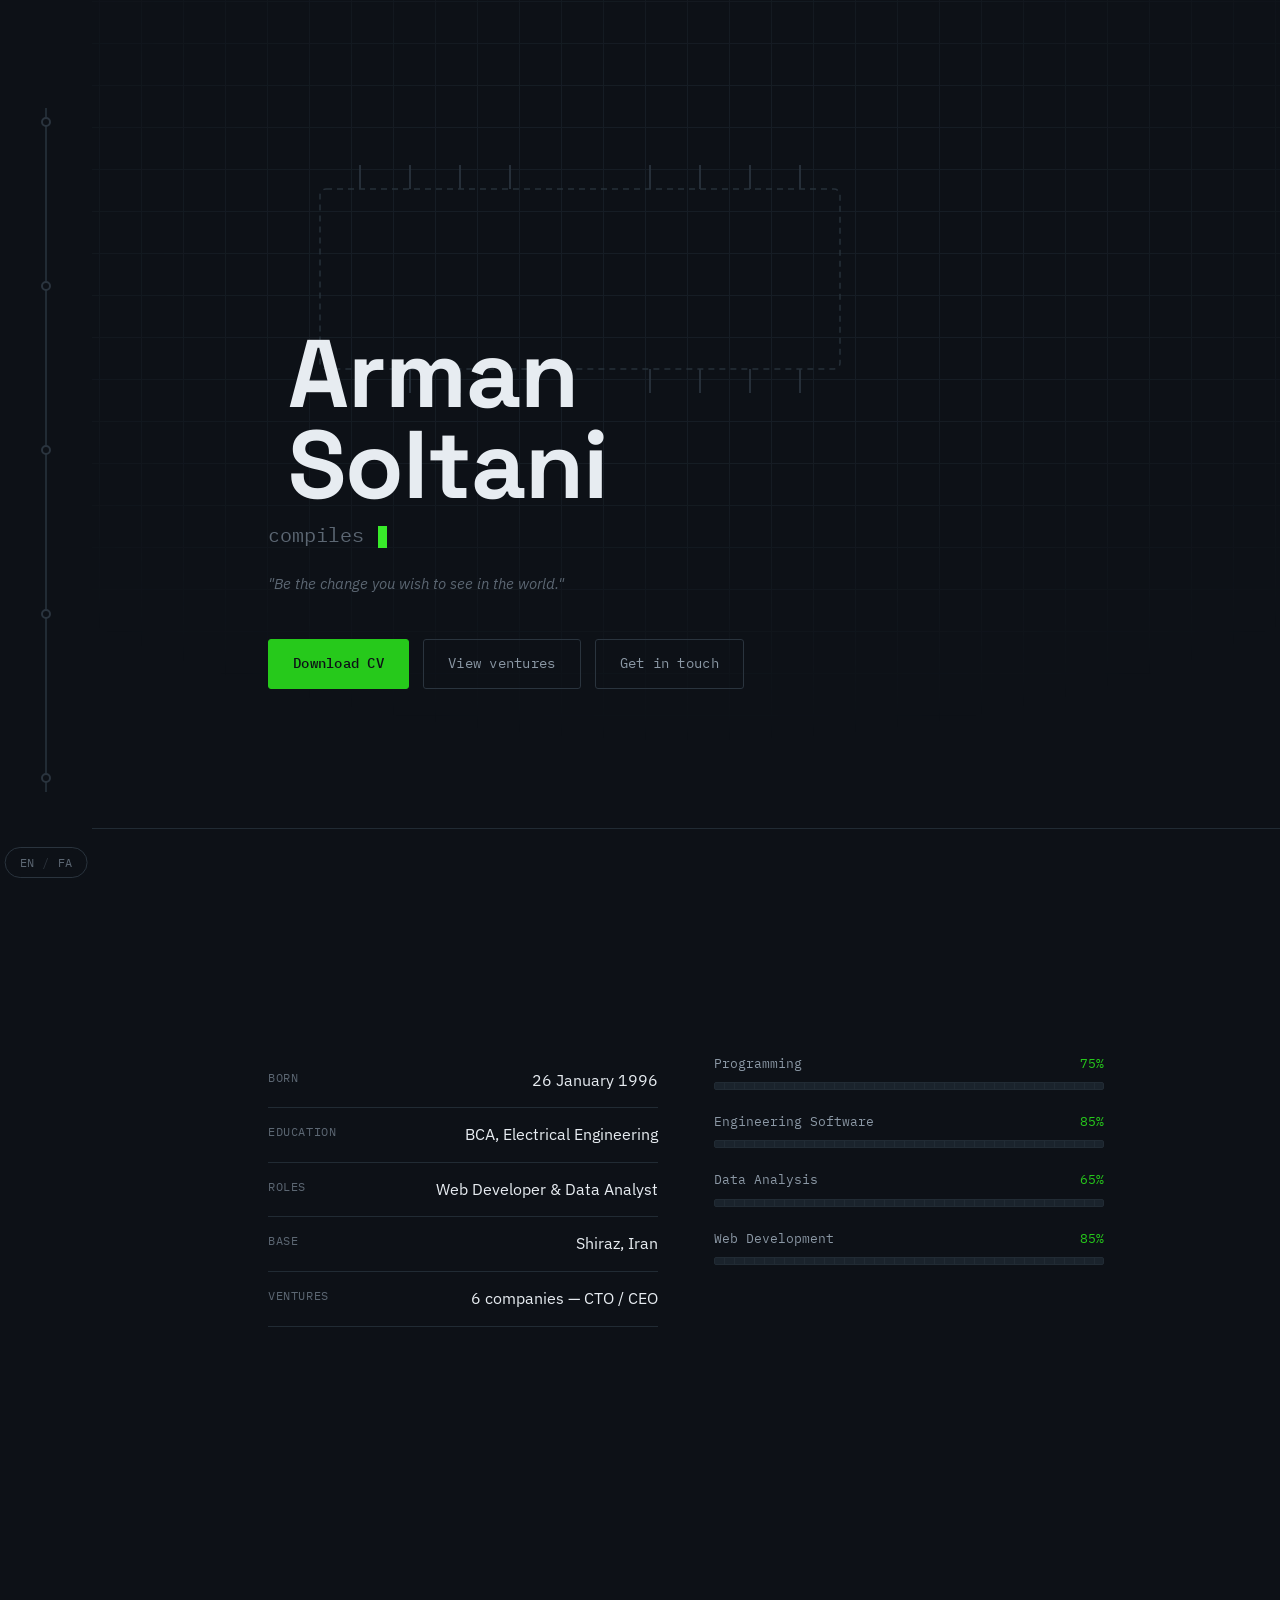
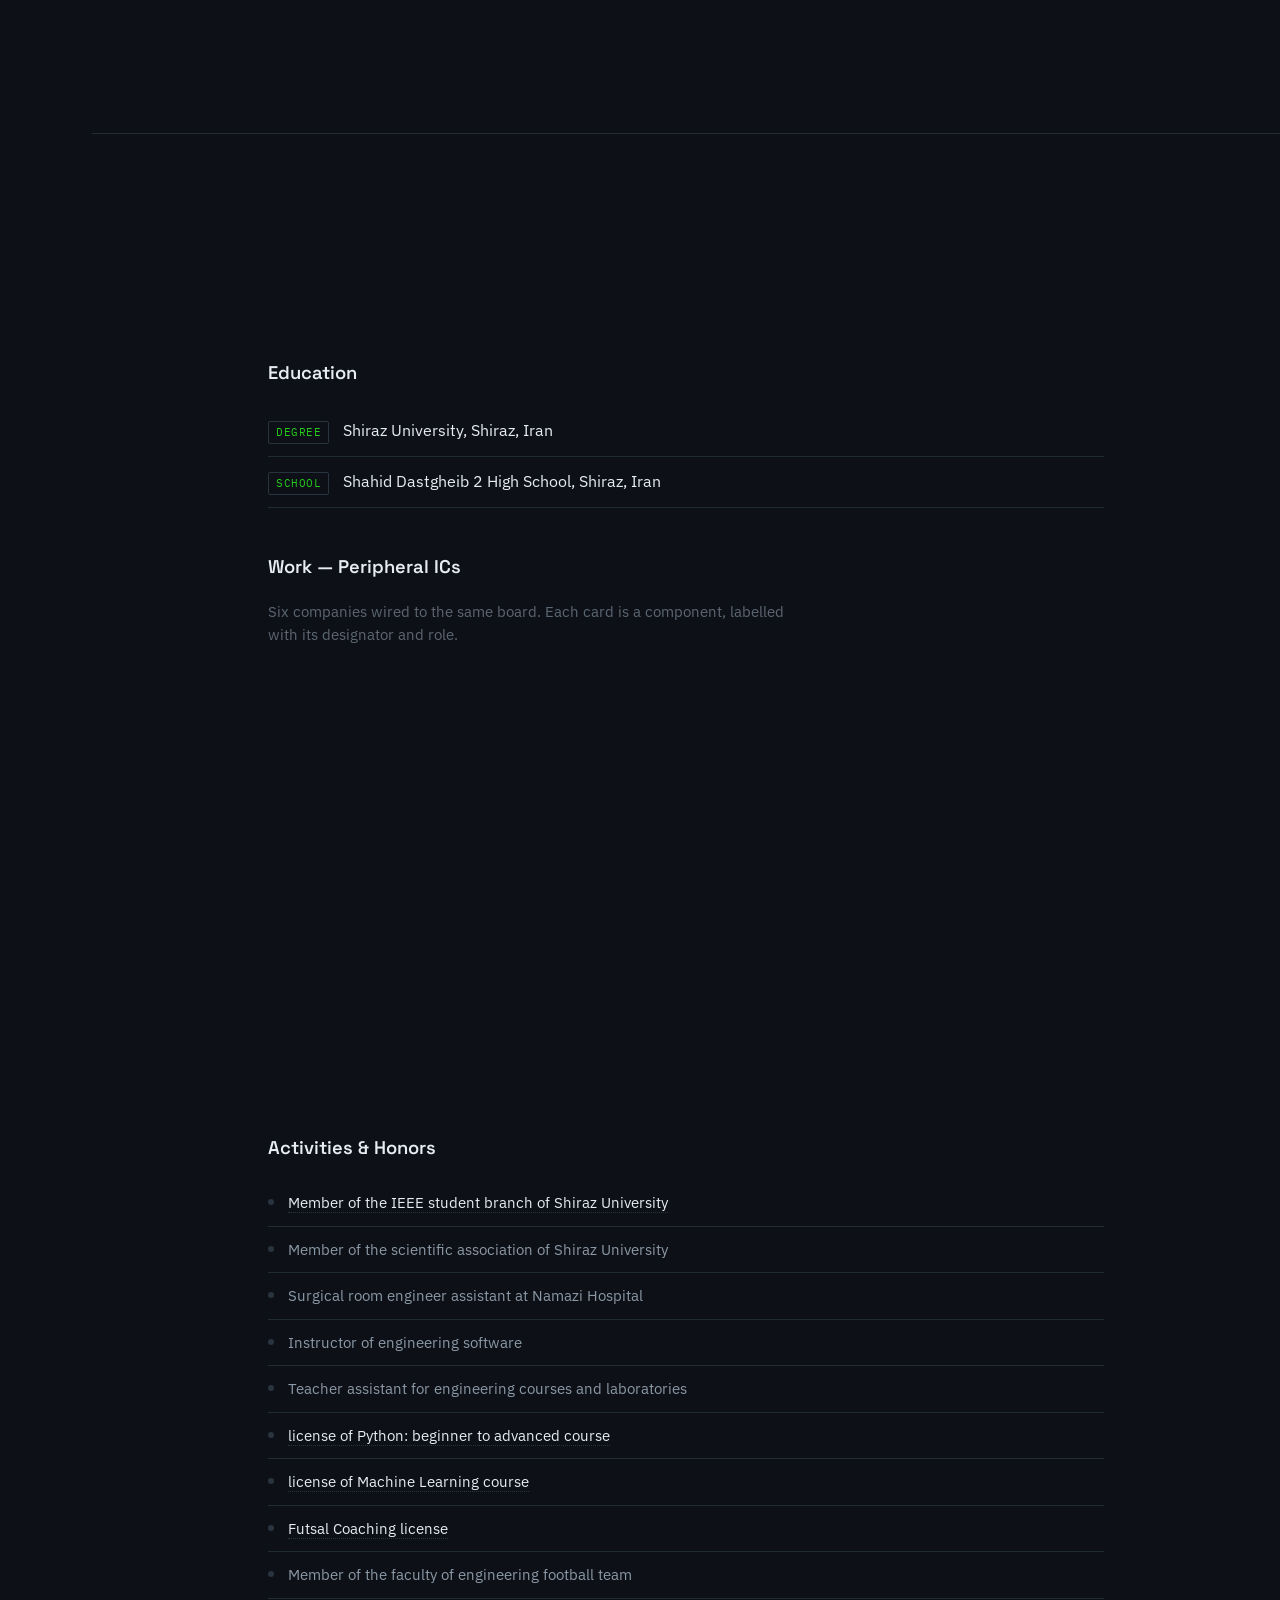
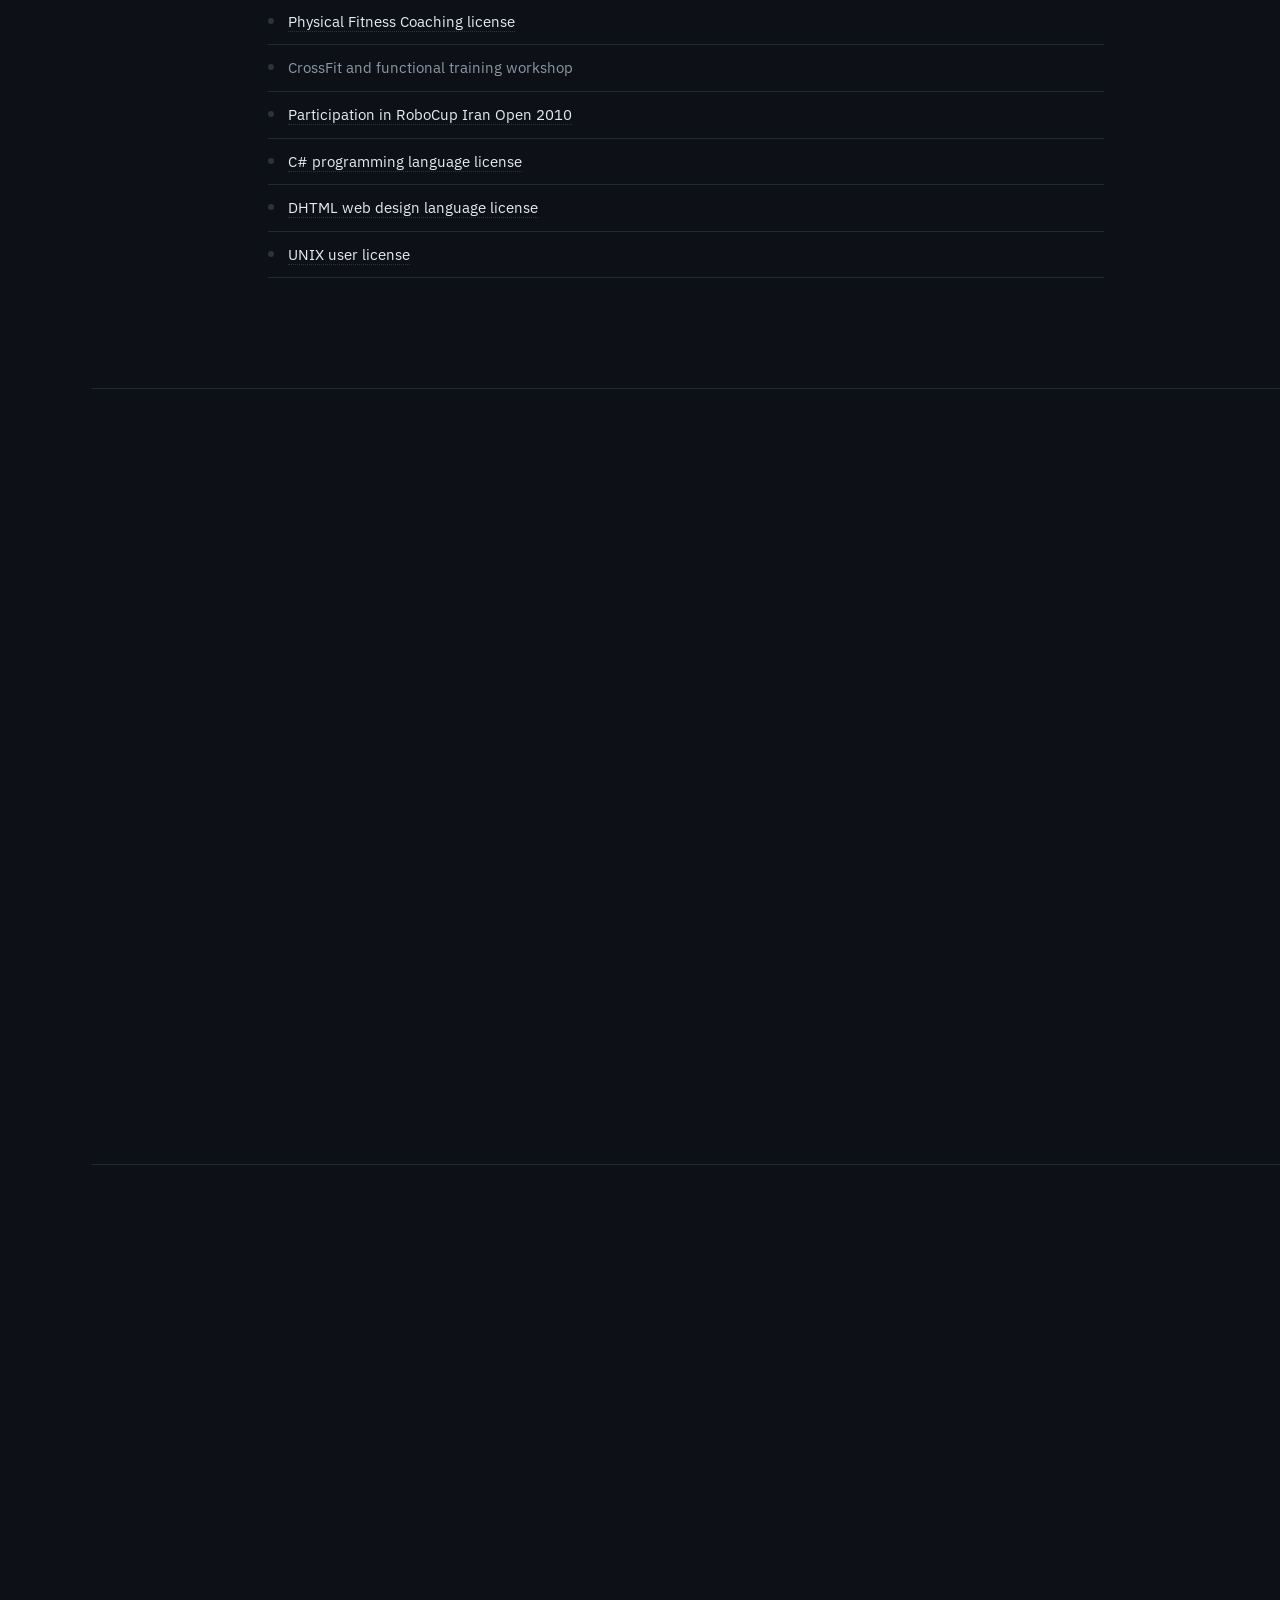
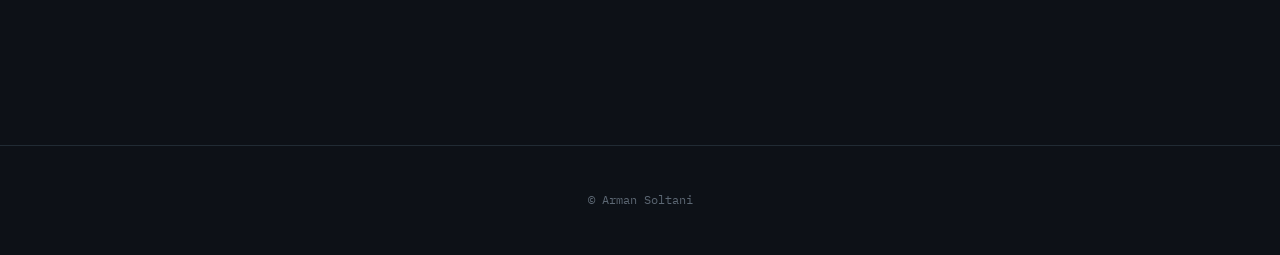
==== commit 922037dd: "Update index.html" ====
--- a/index.html
+++ b/index.html
@@ -188,7 +188,7 @@
       <div class="chip-wrap">
         <svg class="chip-outline" viewBox="0 0 640 240" aria-hidden="true">
           <rect x="60" y="30" width="520" height="180" rx="6" class="chip-body"></rect>
-          <text x="80" y="52" class="chip-label">MCU — ARMAN&#8203;SOLTANI&#8203;01</text>
+          
           <!-- top pins -->
           <g class="chip-pins">
             <line x1="100" y1="30" x2="100" y2="6" style="--d:0s"></line>
@@ -212,7 +212,7 @@
         </svg>
 
         <h1 class="hero__name i18n-en">Arman<br>Soltani</h1>
-        <h1 class="hero__name i18n-fa">آرمان سلطانی</h1>
+        <h1 class="hero__name-fa i18n-fa">آرمان سلطانی</h1>
       </div>
 
       <p class="hero__typewriter">
@@ -448,9 +448,9 @@
       <div class="terminal reveal">
         <div class="terminal__bar"><span></span><span></span><span></span></div>
         <div class="terminal__body">
-          <p><span class="t-prompt">$</span> <span class="i18n-en">phone</span><span class="i18n-fa" lang="fa">تلفن</span> <span class="t-arrow">→</span> <a href="tel:+989176339195">+98 917 633 9195</a></p>
-          <p><span class="t-prompt">$</span> <span class="i18n-en">email</span><span class="i18n-fa" lang="fa">ایمیل</span> <span class="t-arrow">→</span> <a href="mailto:arman.soltani.as@gmail.com">arman.soltani.as@gmail.com</a></p>
-          <p><span class="t-prompt">$</span> <span class="i18n-en">status</span><span class="i18n-fa" lang="fa">وضعیت</span> <span class="t-arrow">→</span> <span class="t-ok"><span class="i18n-en">open to new connections</span><span class="i18n-fa" lang="fa">آماده ارتباط با افراد جدید</span></span></p>
+          <p> <span class="i18n-en">phone</span><span class="i18n-fa" lang="fa">تلفن</span> <span class="t-arrow">→</span> <a href="tel:+989176339195">+98 917 633 9195</a></p>
+          <p> <span class="i18n-en">email</span><span class="i18n-fa" lang="fa">ایمیل</span> <span class="t-arrow">→</span> <a href="mailto:arman.soltani.as@gmail.com">arman.soltani.as@gmail.com</a></p>
+          <p> <span class="i18n-en">status</span><span class="i18n-fa" lang="fa">وضعیت</span> <span class="t-arrow">→</span> <span class="t-ok"><span class="i18n-en">open to new connections</span><span class="i18n-fa" lang="fa">آماده ارتباط با افراد جدید</span></span></p>
         </div>
       </div>
 
--- a/css/style.css
+++ b/css/style.css
@@ -363,6 +363,13 @@
   margin:0 0 4px;
   padding-left:20px;
 }
+/* Ensure the Persian hero title uses Vazirmatn, not the Latin display font. */
+.hero__name.i18n-fa{
+  font-family:var(--font-fa);
+  font-weight:700;
+  letter-spacing:normal;
+  line-height:1.2;
+}
 .hero__name-fa{
   position:relative; z-index:2;
   font-family:var(--font-body);
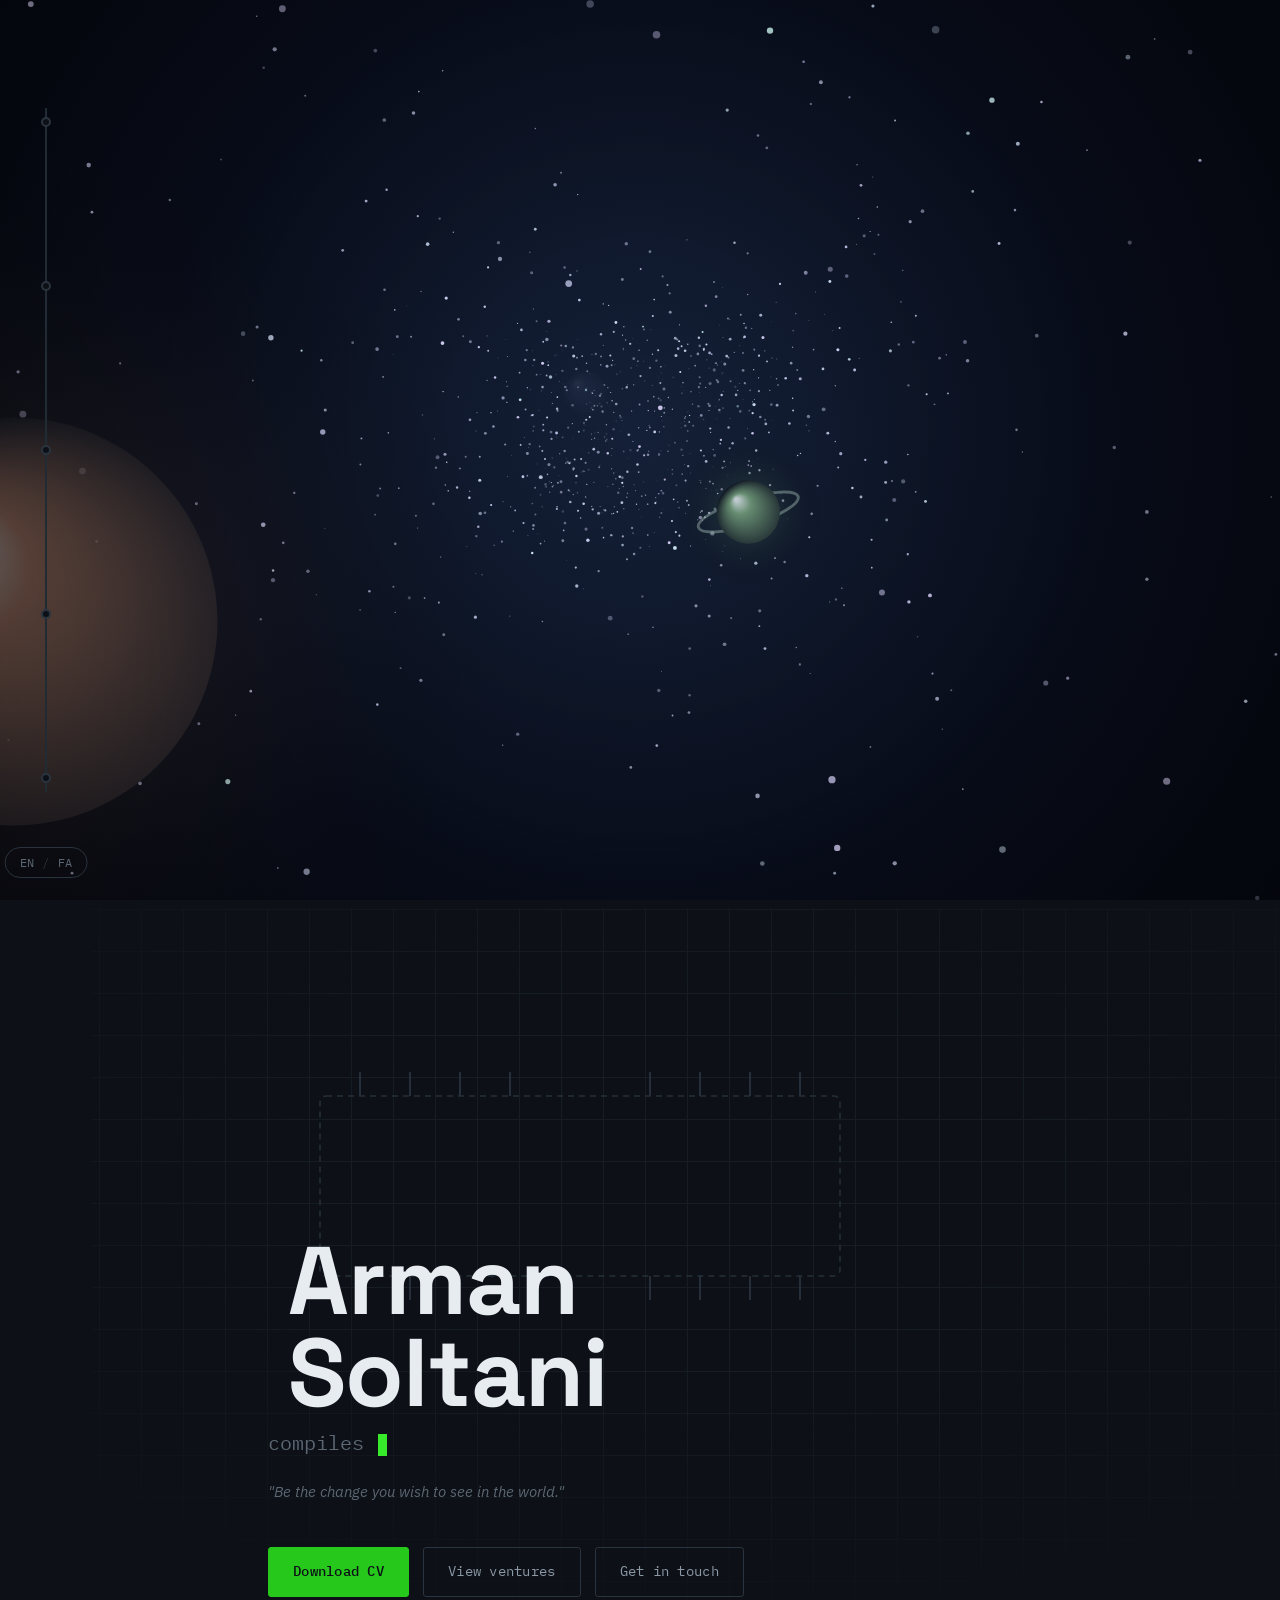
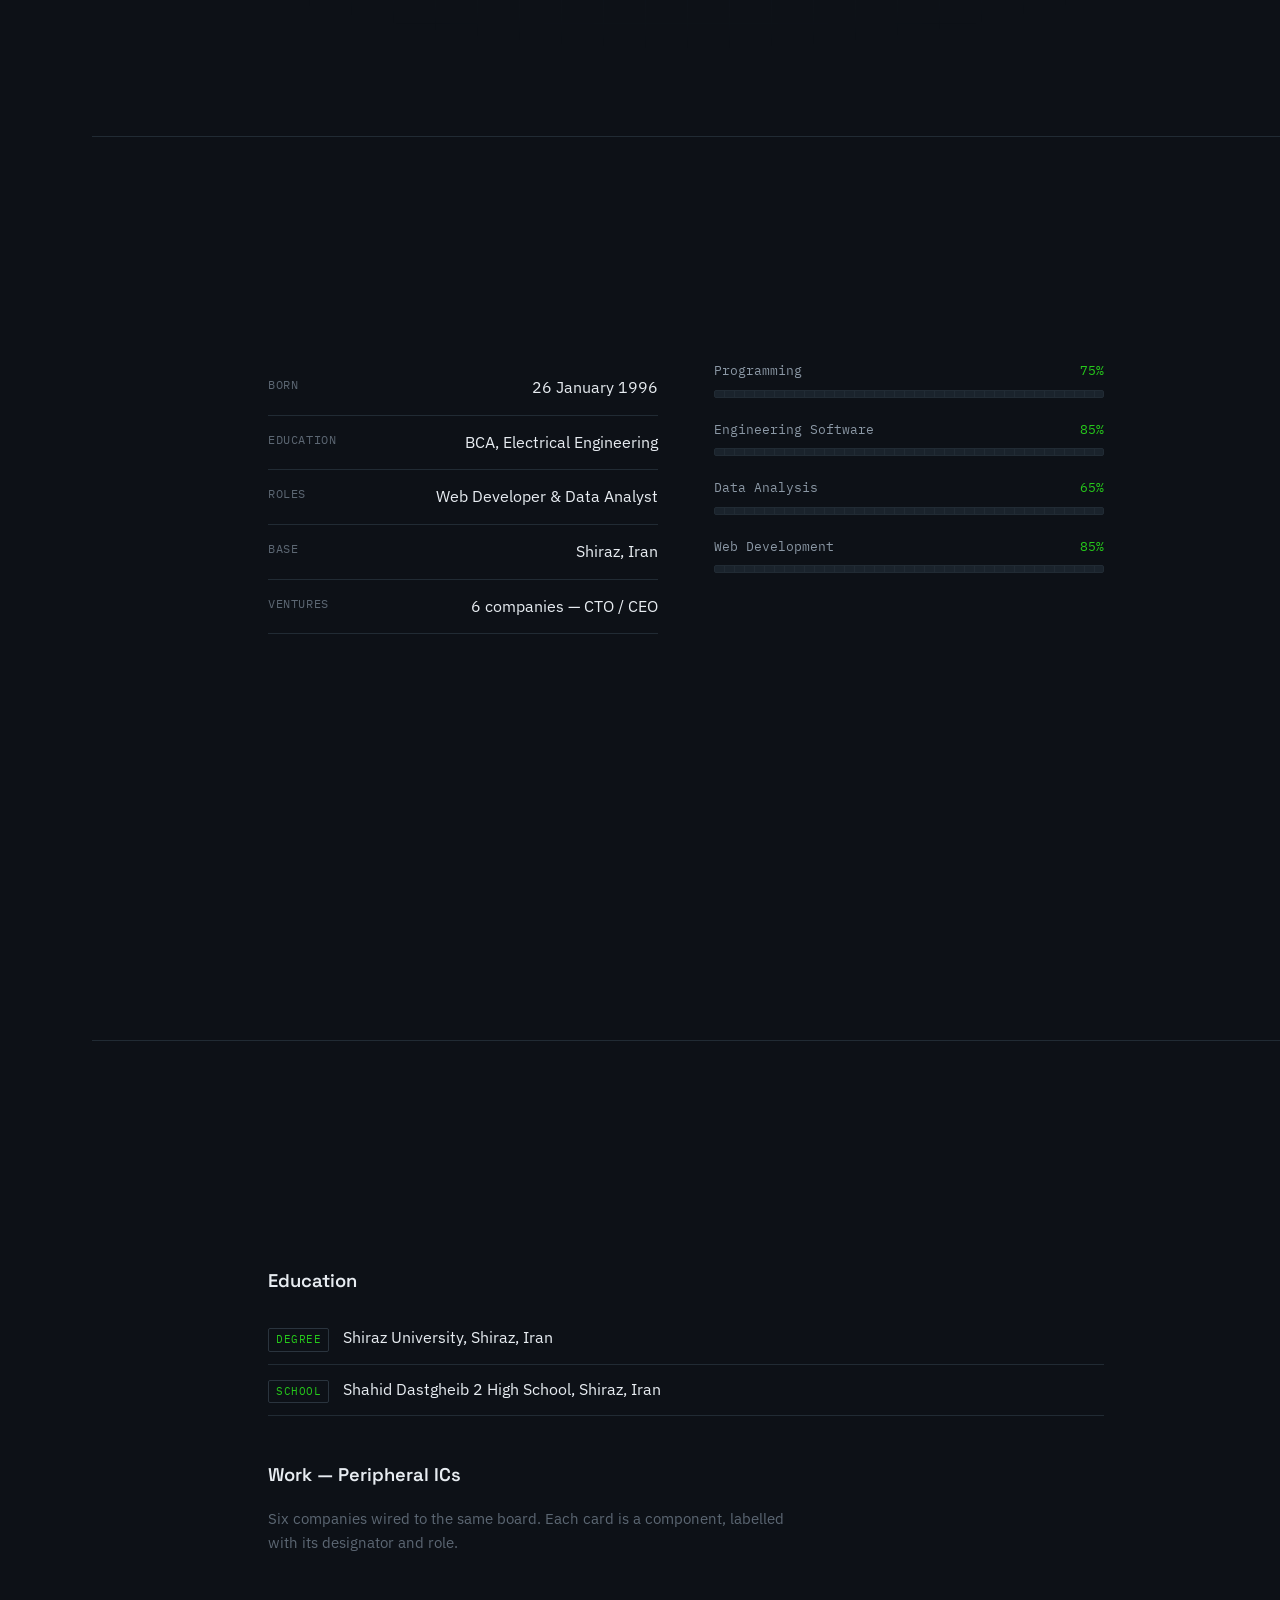
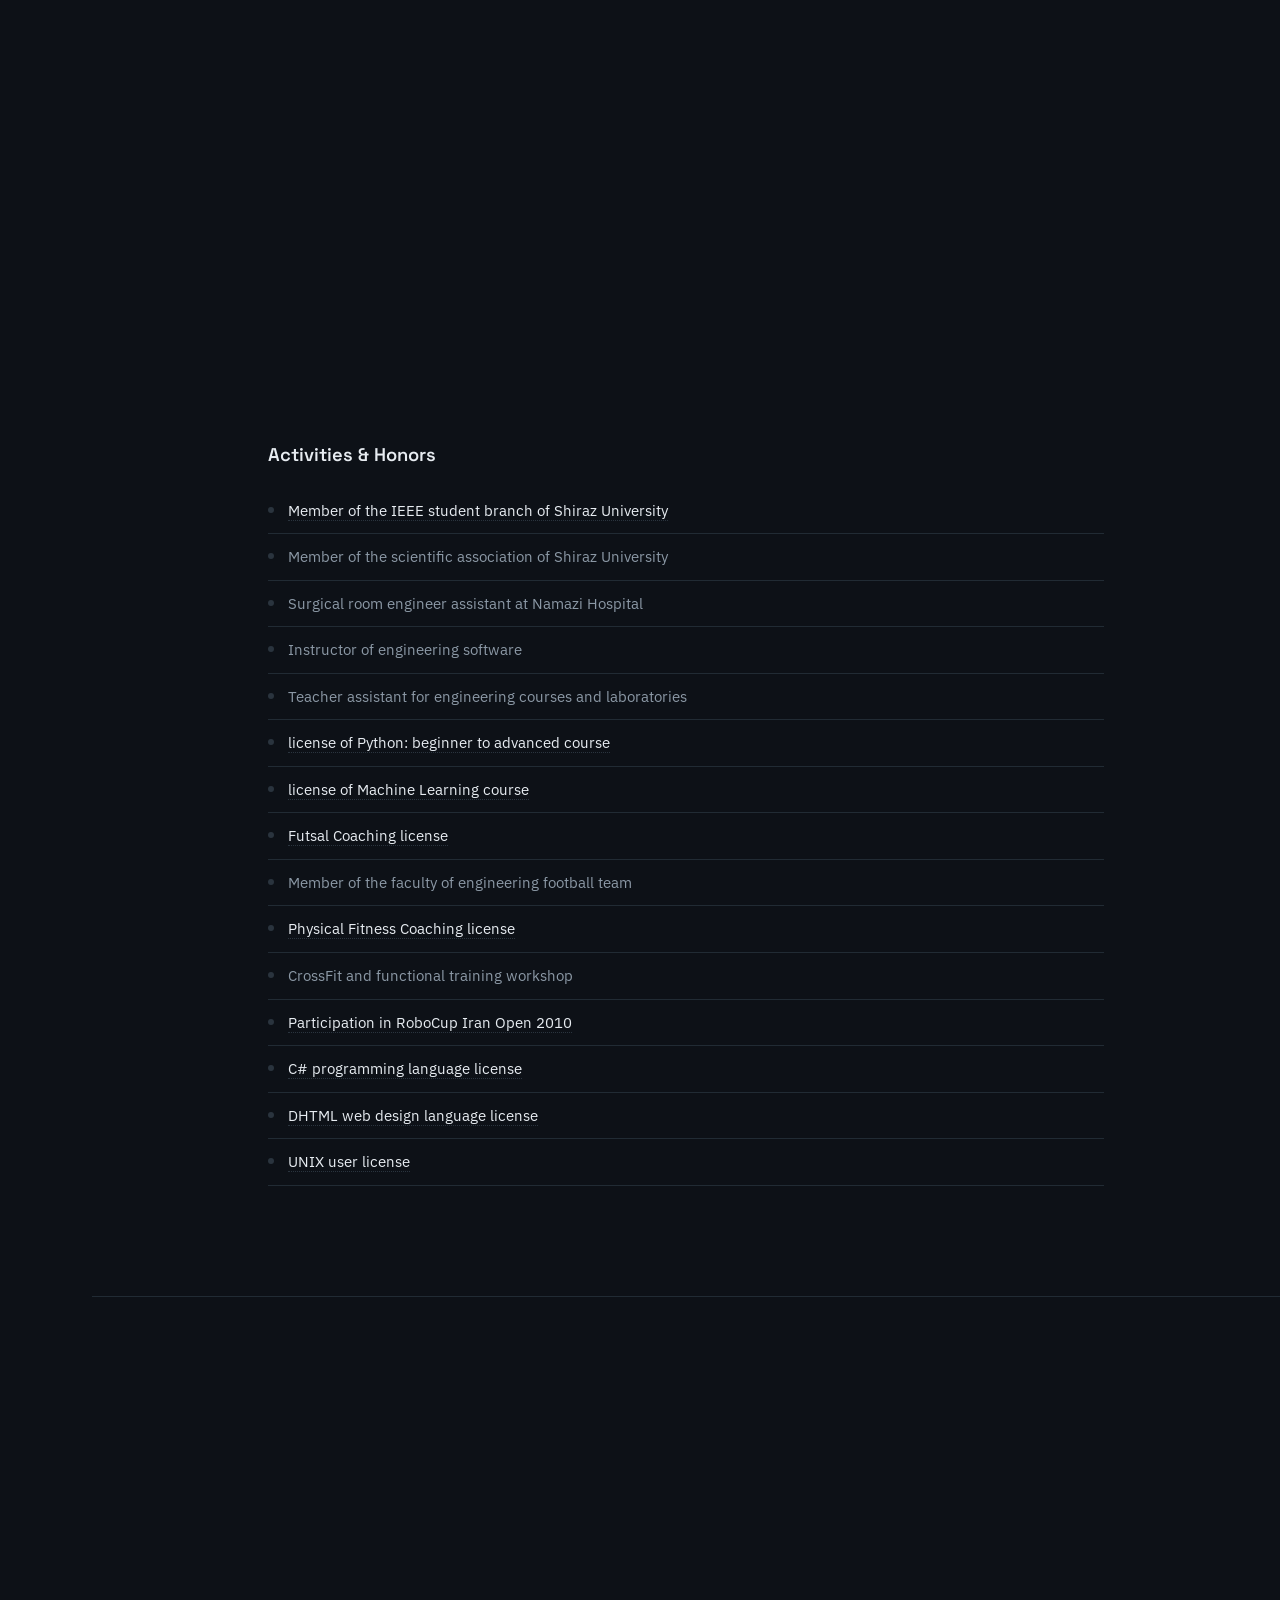
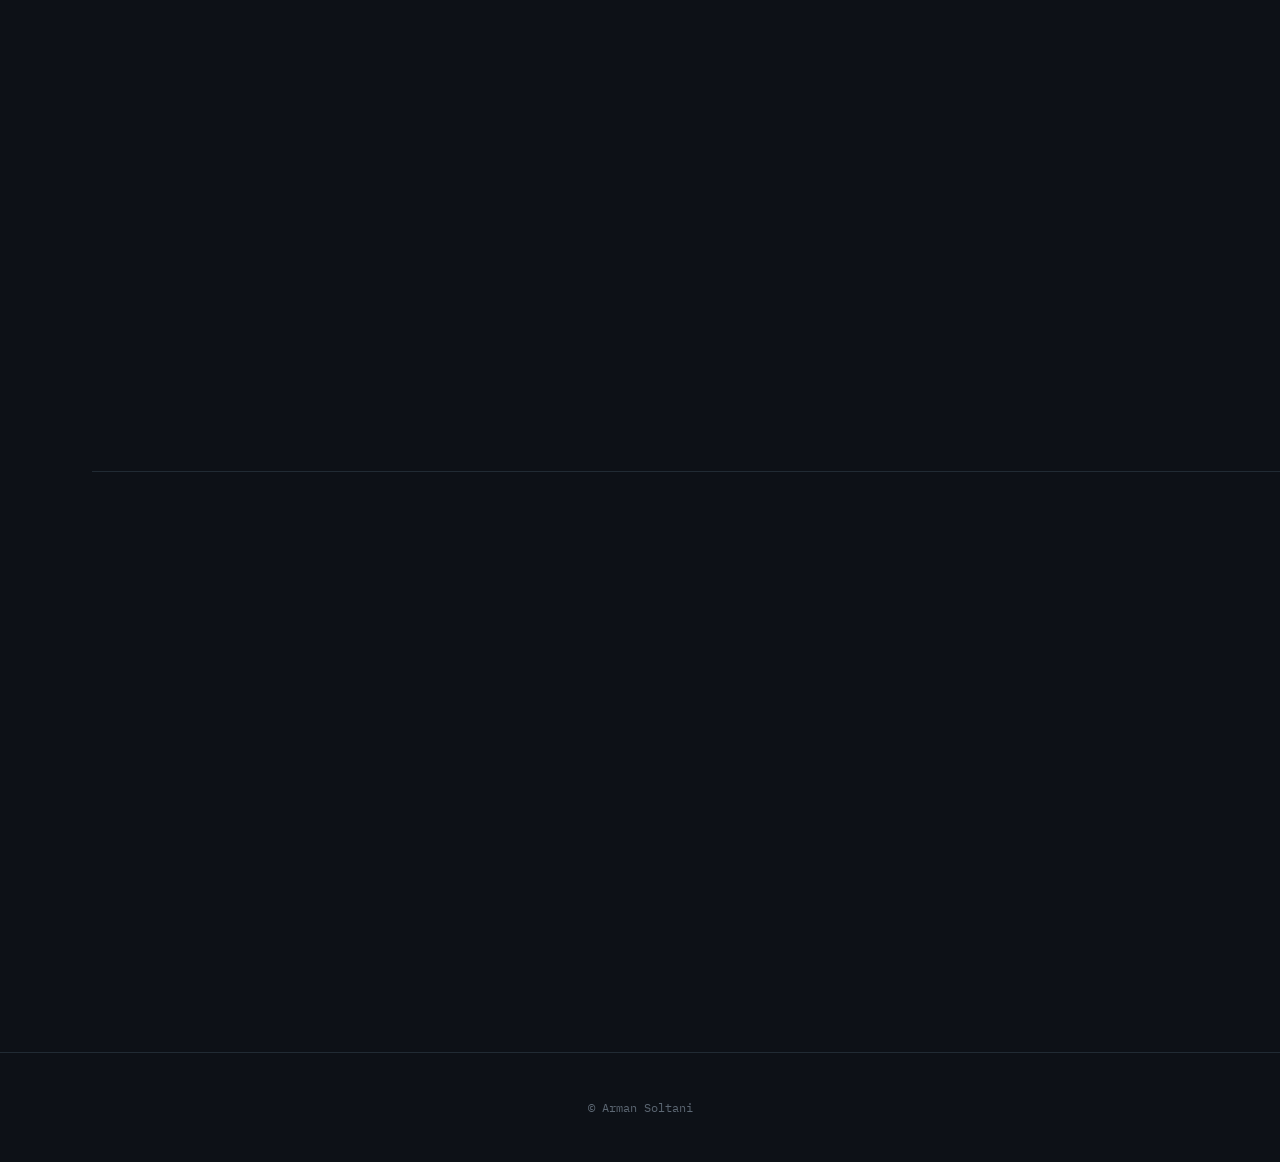
==== commit 99b9bf74: "Integrate reversible space background without changing portfolio content" ====
--- a/index.html
+++ b/index.html
@@ -116,7 +116,8 @@
 }
 </script>
 </head>
-<body>
+<body>
+<canvas id="spaceJourney" class="space-journey" aria-hidden="true"></canvas>
 
 
 <!-- Mobile scroll-progress rail -->
@@ -212,7 +213,7 @@
         </svg>
 
         <h1 class="hero__name i18n-en">Arman<br>Soltani</h1>
-        <h1 class="hero__name-fa i18n-fa">آرمان سلطانی</h1>
+        <h1 class="hero__name i18n-fa">آرمان سلطانی</h1>
       </div>
 
       <p class="hero__typewriter">
@@ -325,7 +326,7 @@
           <span class="ic-card__designator">U3</span>
           <div class="ic-card__logo"><img src="media/Logo Mokosmart.png" alt="Mokosmart logo" loading="lazy"></div>
           <h4 class="ic-card__name">Mokosmart</h4>
-          <p class="ic-card__role"><span class="i18n-en">Chief Executive Officer</span><span class="i18n-fa" lang="fa">مدیرعامل</span></p>
+          <p class="ic-card__role"><span class="i18n-en">Chief Technology Officer</span><span class="i18n-fa" lang="fa">مدیرتکنولوژی</span></p>
           <div class="ic-card__links">
             <a href="https://mokosmart.ir/" target="_blank" rel="noopener" aria-label="Mokosmart website"><svg viewBox="0 0 24 24" class="ic"><circle cx="12" cy="12" r="9"></circle><path d="M3 12h18M12 3c2.5 3 2.5 15 0 18M12 3c-2.5 3-2.5 15 0 18"></path></svg></a>
             <a href="https://armansoltani.ir/" target="_blank" rel="noopener" aria-label="Mokosmart on Instagram"><svg viewBox="0 0 24 24" class="ic"><rect x="3" y="3" width="18" height="18" rx="5"></rect><circle cx="12" cy="12" r="4"></circle><circle cx="17.2" cy="6.8" r="1"></circle></svg></a>
@@ -336,7 +337,7 @@
           <span class="ic-card__designator">U4</span>
           <div class="ic-card__logo"><img src="media/Logo Mokolock.png" alt="Mokolock logo" loading="lazy"></div>
           <h4 class="ic-card__name">Mokolock</h4>
-          <p class="ic-card__role"><span class="i18n-en">Chief Executive Officer</span><span class="i18n-fa" lang="fa">مدیرعامل</span></p>
+          <p class="ic-card__role"><span class="i18n-en">Chief Technology Officer</span><span class="i18n-fa" lang="fa">مدیرتکنولوژی</span></p>
           <div class="ic-card__links">
             <a href="https://mokolock.com/" target="_blank" rel="noopener" aria-label="Mokolock website"><svg viewBox="0 0 24 24" class="ic"><circle cx="12" cy="12" r="9"></circle><path d="M3 12h18M12 3c2.5 3 2.5 15 0 18M12 3c-2.5 3-2.5 15 0 18"></path></svg></a>
             <a href="https://armansoltani.ir/" target="_blank" rel="noopener" aria-label="Mokolock on Instagram"><svg viewBox="0 0 24 24" class="ic"><rect x="3" y="3" width="18" height="18" rx="5"></rect><circle cx="12" cy="12" r="4"></circle><circle cx="17.2" cy="6.8" r="1"></circle></svg></a>
@@ -347,7 +348,7 @@
           <span class="ic-card__designator">U5</span>
           <div class="ic-card__logo"><img src="media/Logo RadanWin.png" alt="Radan Window logo" loading="lazy"></div>
           <h4 class="ic-card__name">Radan Window</h4>
-          <p class="ic-card__role"><span class="i18n-en">Chief Executive Officer</span><span class="i18n-fa" lang="fa">مدیرعامل</span></p>
+          <p class="ic-card__role"><span class="i18n-en">Web Developer</span><span class="i18n-fa" lang="fa">توسعه دهنده وسایت</span></p>
           <div class="ic-card__links">
             <a href="https://radanwin.ir/" target="_blank" rel="noopener" aria-label="Radan Window website"><svg viewBox="0 0 24 24" class="ic"><circle cx="12" cy="12" r="9"></circle><path d="M3 12h18M12 3c2.5 3 2.5 15 0 18M12 3c-2.5 3-2.5 15 0 18"></path></svg></a>
             <a href="https://www.instagram.com/radanwin.co" target="_blank" rel="noopener" aria-label="Radan Window on Instagram"><svg viewBox="0 0 24 24" class="ic"><rect x="3" y="3" width="18" height="18" rx="5"></rect><circle cx="12" cy="12" r="4"></circle><circle cx="17.2" cy="6.8" r="1"></circle></svg></a>
@@ -358,7 +359,7 @@
           <span class="ic-card__designator">U6</span>
           <div class="ic-card__logo"><img src="media/Logo Estehkam.png" alt="Estehkam Sazan logo" loading="lazy"></div>
           <h4 class="ic-card__name">Estehkam Sazan</h4>
-          <p class="ic-card__role"><span class="i18n-en">Chief Executive Officer</span><span class="i18n-fa" lang="fa">مدیرعامل</span></p>
+          <p class="ic-card__role"><span class="i18n-en">Web Developer</span><span class="i18n-fa" lang="fa">توسعه دهنده وسایت</span></p>
           <div class="ic-card__links">
             <a href="https://estehkam.co.com/" target="_blank" rel="noopener" aria-label="Estehkam Sazan website"><svg viewBox="0 0 24 24" class="ic"><circle cx="12" cy="12" r="9"></circle><path d="M3 12h18M12 3c2.5 3 2.5 15 0 18M12 3c-2.5 3-2.5 15 0 18"></path></svg></a>
             <a href="https://www.instagram.com/estehkamsazan.co" target="_blank" rel="noopener" aria-label="Estehkam Sazan on Instagram"><svg viewBox="0 0 24 24" class="ic"><rect x="3" y="3" width="18" height="18" rx="5"></rect><circle cx="12" cy="12" r="4"></circle><circle cx="17.2" cy="6.8" r="1"></circle></svg></a>
@@ -472,6 +473,7 @@
   <p>&copy; <span id="year"></span> <span class="i18n-en">Arman Soltani </span><span class="i18n-fa" lang="fa">آرمان سلطانی </span></p>
 </footer>
 
-<script src="js/main.js"></script>
+<script src="js/main.js"></script>
+<script src="js/space-journey.js" defer></script>
 </body>
 </html>
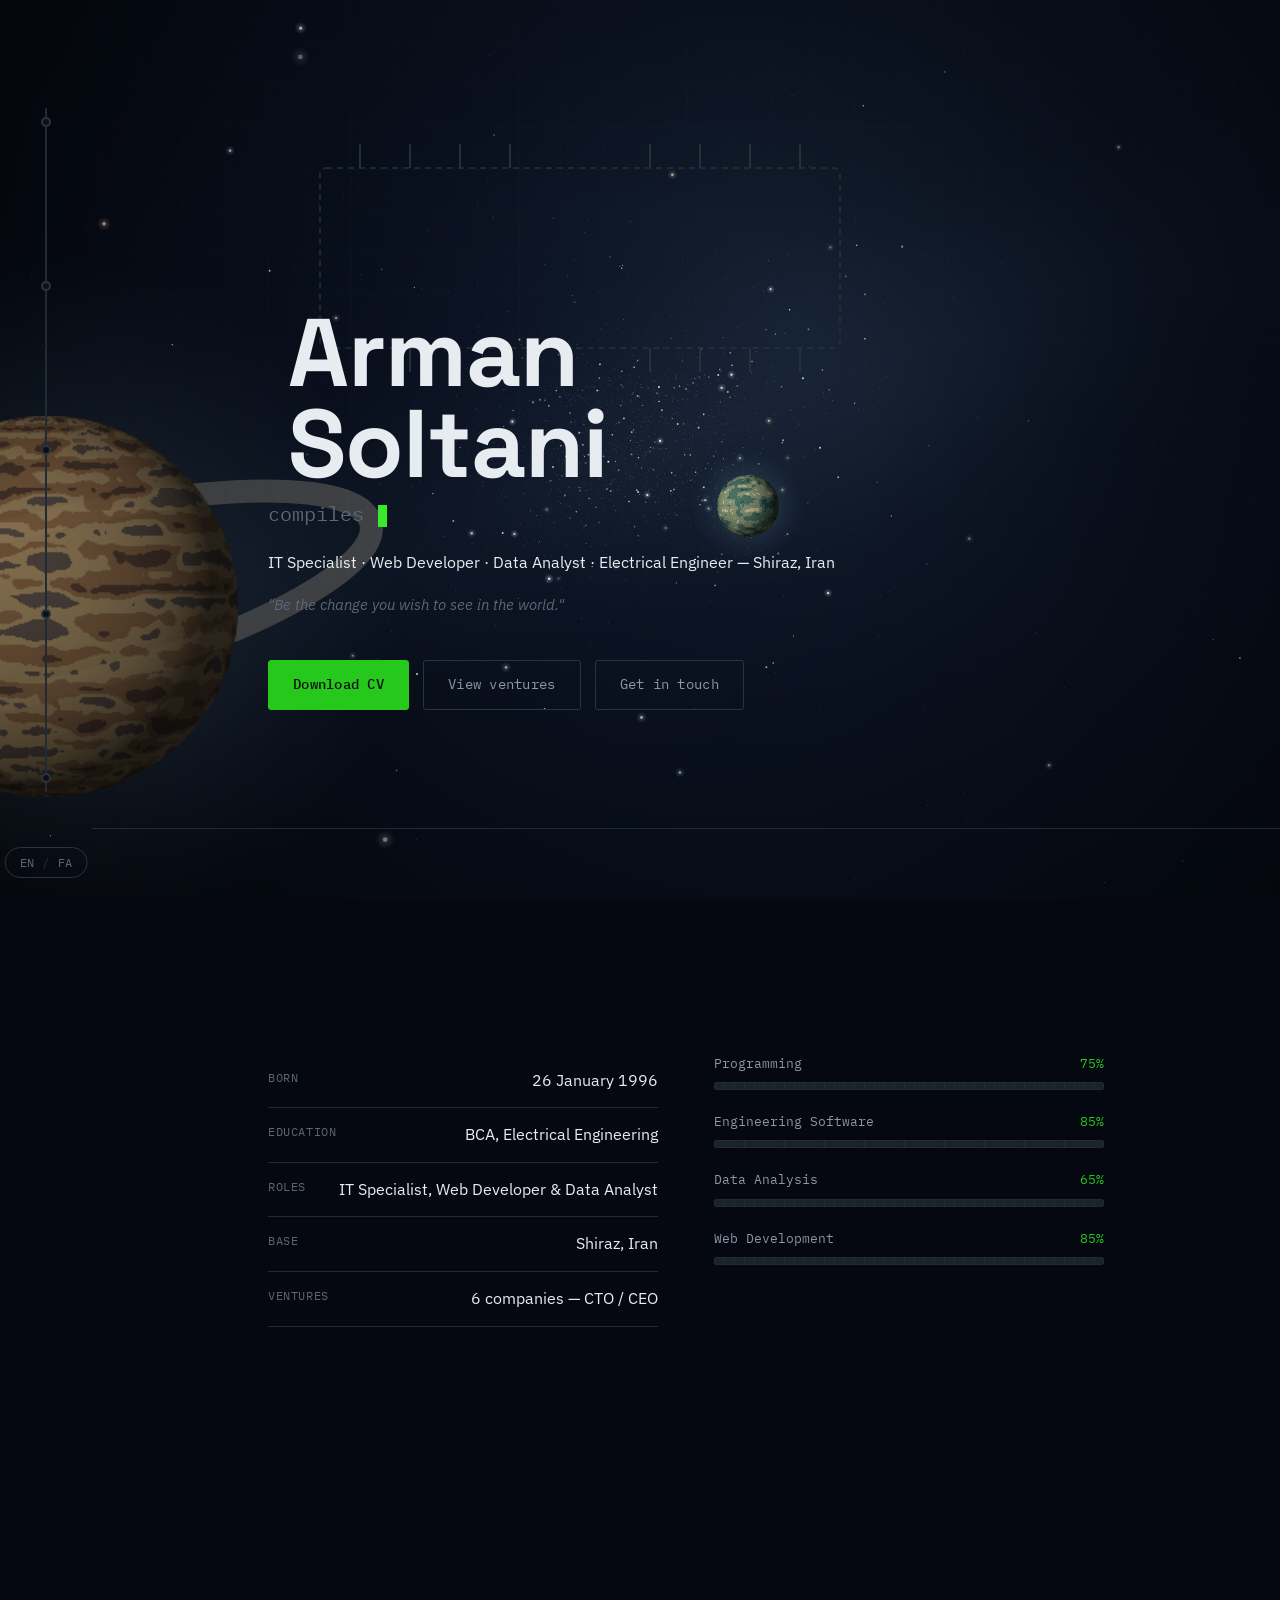
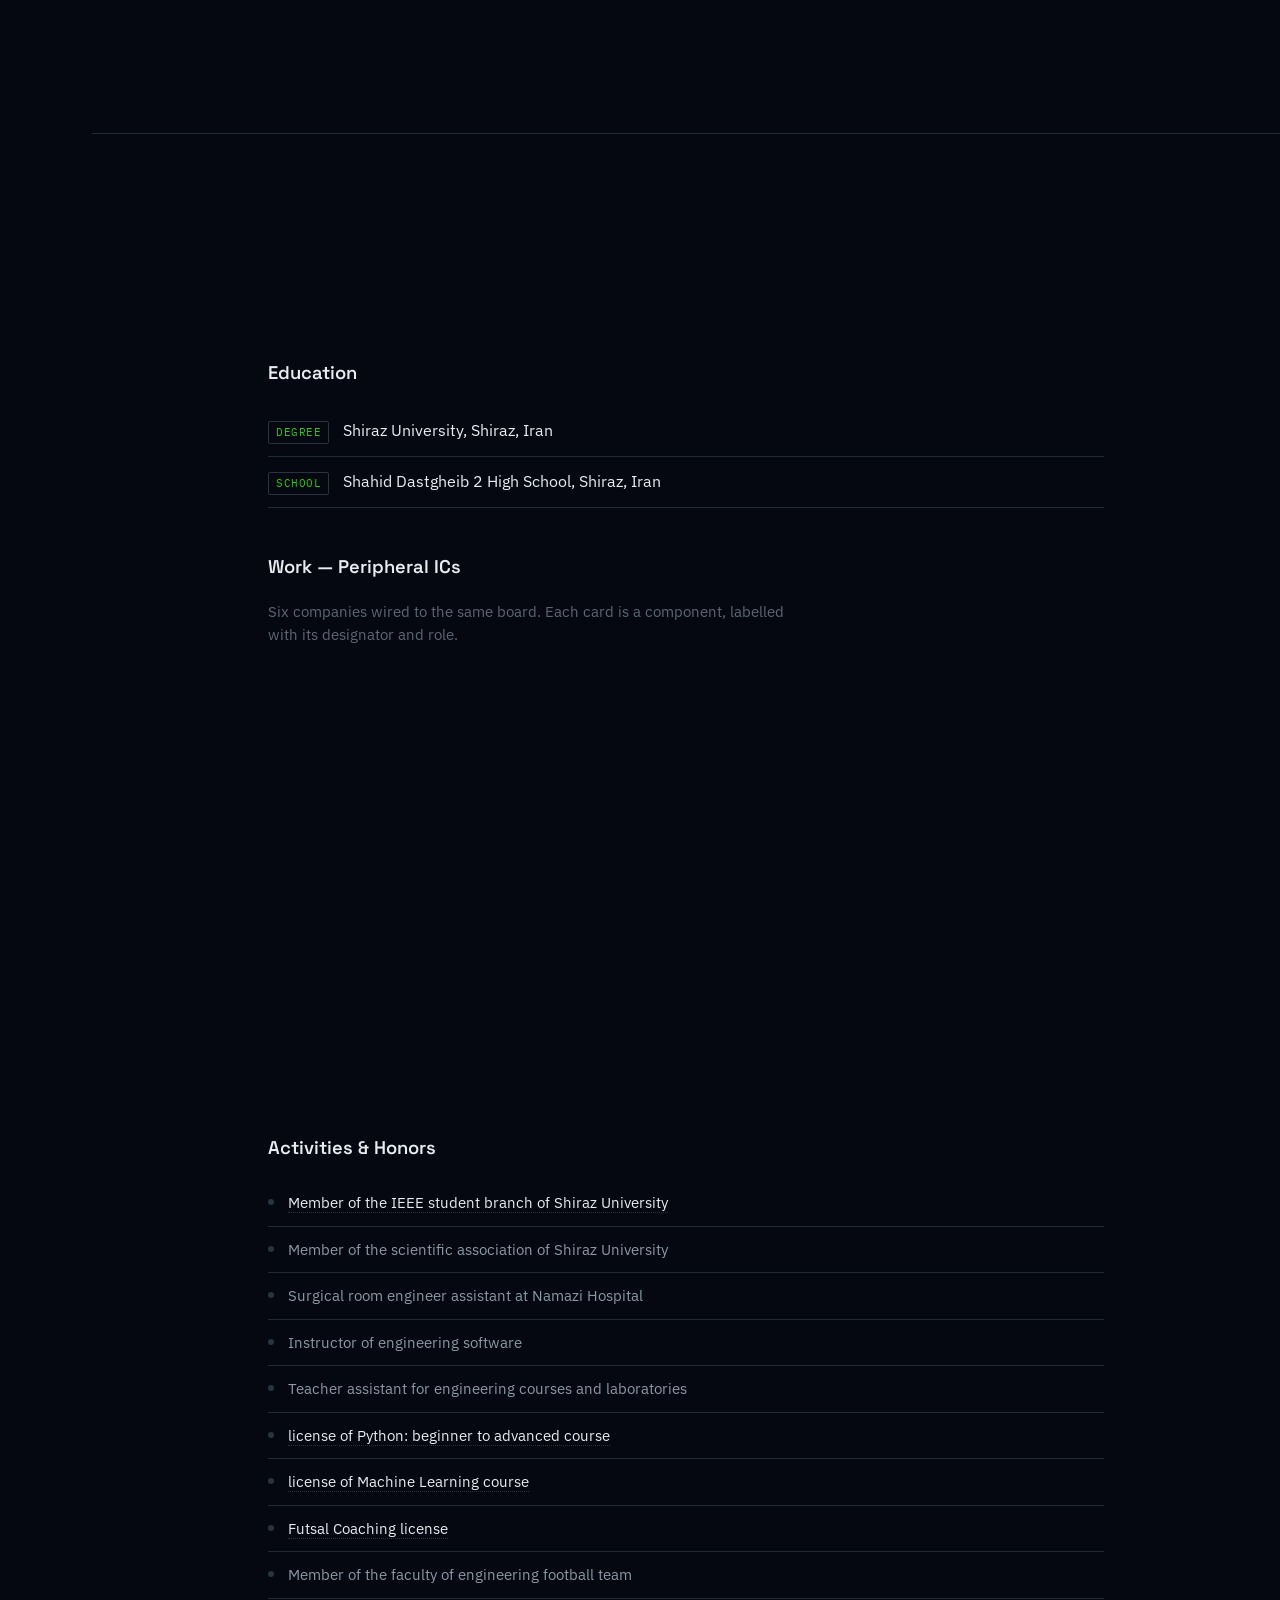
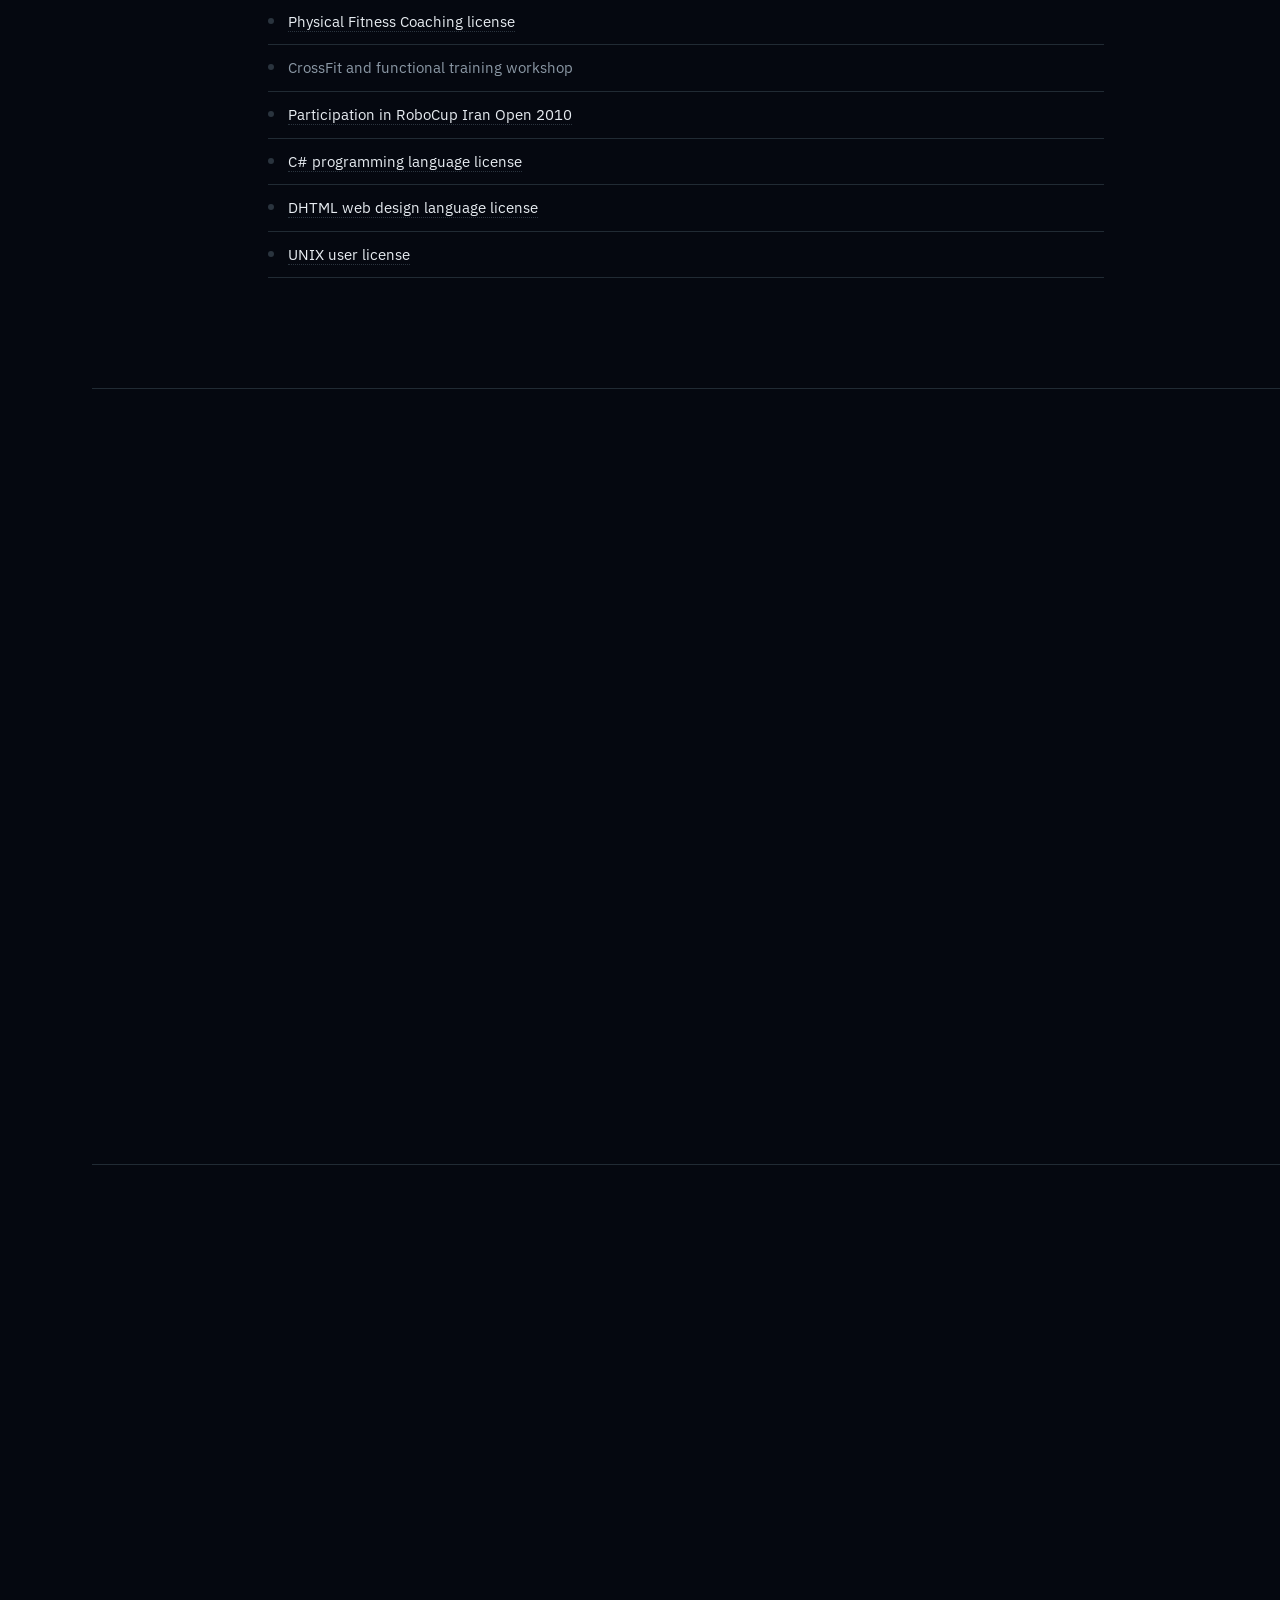
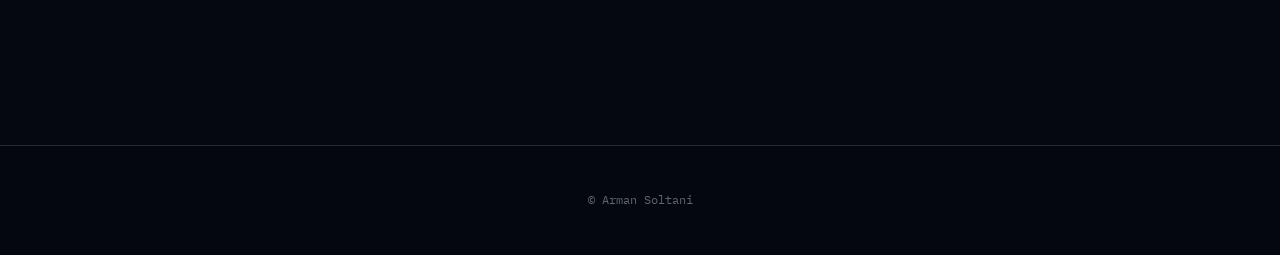
==== commit 5a4bf248: "Prioritize IT specialist identity in SEO metadata, structured data and visible profile" ====
--- a/index.html
+++ b/index.html
@@ -4,26 +4,26 @@
 <meta charset="UTF-8">
 <script>(function(){try{var l=localStorage.getItem("site-lang")||((navigator.language||"").slice(0,2)==="fa"?"fa":"en");if(l==="fa"){document.documentElement.classList.add("lang-fa");document.documentElement.setAttribute("lang","fa");document.documentElement.setAttribute("dir","rtl");}}catch(e){}})();</script>
 <meta name="viewport" content="width=device-width, initial-scale=1">
-<title>Arman Soltani (آرمان سلطانی) — Electrical Engineer, Web Developer &amp; IT Specialist</title>
-<meta name="description" content="Arman Soltani (آرمان سلطانی) is an electrical engineer, web developer, IT specialist and data analyst based in Shiraz, Iran — and founder or CTO of six companies spanning furniture, cosmetics, smart hardware and construction.">
+<title>Arman Soltani (آرمان سلطانی) | IT Specialist, Web Developer &amp; Electrical Engineer</title>
+<meta name="description" content="Arman Soltani (آرمان سلطانی) is an IT specialist in Shiraz, Iran, with experience in web development, data analysis and electrical engineering, and leadership roles across six companies.">
 <meta name="robots" content="index, follow, max-image-preview:large">
 <meta name="theme-color" content="#0d1117">
 <link rel="canonical" href="https://armansoltani.ir/">
 
 <!-- Open Graph -->
 <meta property="og:type" content="profile">
-<meta property="og:title" content="Arman Soltani (آرمان سلطانی) — Electrical Engineer, Web Developer &amp; IT Specialist">
-<meta property="og:description" content="Electrical engineer, web developer, IT specialist and data analyst. Founder / CTO across six companies in furniture, cosmetics, smart hardware and construction.">
+<meta property="og:title" content="Arman Soltani (آرمان سلطانی) | IT Specialist, Web Developer &amp; Electrical Engineer">
+<meta property="og:description" content="IT specialist based in Shiraz, Iran, with experience in web development, data analysis and electrical engineering. Founder and technology leader across six companies.">
 <meta property="og:url" content="https://armansoltani.ir/">
-<meta property="og:image" content="media/tattoo-r-e.jpg">
+<meta property="og:image" content="https://armansoltani.ir/media/tattoo-r-e.jpg">
 <meta property="og:locale" content="en_US">
 <meta property="og:locale:alternate" content="fa_IR">
 
 <!-- Twitter -->
 <meta name="twitter:card" content="summary">
-<meta name="twitter:title" content="Arman Soltani (آرمان سلطانی) — Electrical Engineer, Web Developer &amp; IT Specialist">
-<meta name="twitter:description" content="Electrical engineer, web developer, IT specialist and data analyst. Founder / CTO across six companies in furniture, cosmetics, smart hardware and construction.">
-<meta name="twitter:image" content="media/tattoo-r-e.jpg">
+<meta name="twitter:title" content="Arman Soltani (آرمان سلطانی) | IT Specialist, Web Developer &amp; Electrical Engineer">
+<meta name="twitter:description" content="IT specialist based in Shiraz, Iran, with experience in web development, data analysis and electrical engineering. Founder and technology leader across six companies.">
+<meta name="twitter:image" content="https://armansoltani.ir/media/tattoo-r-e.jpg">
 
 <meta name="google-site-verification" content="JYGUjDXirtRHjT8ddNB2Ey3xAT3e1QcO-ad1OT19aW8" />
 
@@ -37,13 +37,15 @@
 {
   "@context": "https://schema.org",
   "@type": "Person",
+  "@id": "https://armansoltani.ir/#person",
   "name": "Arman Soltani",
   "alternateName": ["آرمان سلطانی", "Arman Sultani"],
-  "description": "Arman Soltani is an electrical engineer, web developer, IT specialist and data analyst based in Shiraz, Iran, and founder or CTO of six companies.",
+  "description": "Arman Soltani is an IT specialist based in Shiraz, Iran, with experience in web development, data analysis and electrical engineering, and founder or CTO roles across six companies.",
   "url": "https://armansoltani.ir/",
+  "mainEntityOfPage": "https://armansoltani.ir/",
   "image": "https://armansoltani.ir/media/tattoo-r-e.jpg",
-  "jobTitle": ["Electrical Engineer", "Web Developer", "IT Specialist", "Data Analyst", "Entrepreneur"],
-  "knowsAbout": ["Electrical Engineering", "Web Development", "Information Technology", "Data Analysis", "Machine Learning", "Business Management"],
+  "jobTitle": ["IT Specialist", "Web Developer", "Electrical Engineer", "Data Analyst", "Entrepreneur"],
+  "knowsAbout": ["Information Technology", "Web Development", "Data Analysis", "Electrical Engineering", "Machine Learning", "Business Management"],
   "knowsLanguage": ["en", "fa"],
   "birthDate": "1996-01-26",
   "email": "mailto:arman.soltani.as@gmail.com",
@@ -220,6 +222,8 @@
         <span class="tw-prefix i18n-en">compiles&nbsp;</span><span class="tw-prefix i18n-fa" lang="fa">می‌سازد&nbsp;</span><span id="twText" class="tw-text"></span><span class="tw-cursor" aria-hidden="true"></span>
       </p>
 
+      <p class="hero__expertise"><span class="i18n-en">IT Specialist · Web Developer · Data Analyst · Electrical Engineer — Shiraz, Iran</span><span class="i18n-fa" lang="fa">متخصص فناوری اطلاعات · توسعه‌دهنده وب · تحلیل‌گر داده · مهندس برق — شیراز، ایران</span></p>
+
       <p class="hero__quote"><span class="i18n-en">"Be the change you wish to see in the world."</span><span class="i18n-fa" lang="fa">"همان تغییری باش که می‌خواهی در جهان ببینی."</span></p>
 
       <div class="hero__cta">
@@ -246,7 +250,7 @@
         <dl class="spec-list">
           <div class="spec-row"><dt><span class="i18n-en">Born</span><span class="i18n-fa" lang="fa">تاریخ تولد</span></dt><dd><span class="i18n-en">26 January 1996</span><span class="i18n-fa" lang="fa">۲۶ ژانویه ۱۹۹۶</span></dd></div>
           <div class="spec-row"><dt><span class="i18n-en">Education</span><span class="i18n-fa" lang="fa">تحصیلات</span></dt><dd><span class="i18n-en">BCA, Electrical Engineering</span><span class="i18n-fa" lang="fa">کارشناسی مهندسی برق</span></dd></div>
-          <div class="spec-row"><dt><span class="i18n-en">Roles</span><span class="i18n-fa" lang="fa">نقش‌ها</span></dt><dd><span class="i18n-en">Web Developer &amp; Data Analyst</span><span class="i18n-fa" lang="fa">توسعه‌دهنده وب و تحلیل‌گر داده</span></dd></div>
+          <div class="spec-row"><dt><span class="i18n-en">Roles</span><span class="i18n-fa" lang="fa">نقش‌ها</span></dt><dd><span class="i18n-en">IT Specialist, Web Developer &amp; Data Analyst</span><span class="i18n-fa" lang="fa">متخصص فناوری اطلاعات، توسعه‌دهنده وب و تحلیل‌گر داده</span></dd></div>
           <div class="spec-row"><dt><span class="i18n-en">Base</span><span class="i18n-fa" lang="fa">محل سکونت</span></dt><dd><span class="i18n-en">Shiraz, Iran</span><span class="i18n-fa" lang="fa">شیراز، ایران</span></dd></div>
           <div class="spec-row"><dt><span class="i18n-en">Ventures</span><span class="i18n-fa" lang="fa">کسب‌وکارها</span></dt><dd><span class="i18n-en">6 companies — CTO / CEO</span><span class="i18n-fa" lang="fa">۶ شرکت — مدیر فنی / مدیرعامل</span></dd></div>
         </dl>
--- a/css/style.css
+++ b/css/style.css
@@ -656,3 +656,15 @@
   color:var(--text-dim);
 }
 
+
+/* Scroll-driven deep-space environment. Foreground remains interactive. */
+.space-journey{position:fixed;inset:0;width:100%;height:100%;z-index:0;pointer-events:none;background:#050810;display:block}
+body{background:#050810}
+main,.site-footer{position:relative;z-index:1}
+main{pointer-events:none}
+main a,main button,main input,main textarea,main select,main [tabindex]{pointer-events:auto}
+.section,.hero{background:transparent}
+.section__inner,.hero__inner{position:relative}
+.hero__grid{opacity:.14}
+.site-footer{background:rgba(5,8,16,.7)}
+@media(prefers-reduced-motion:reduce){.space-journey{opacity:.75}}
